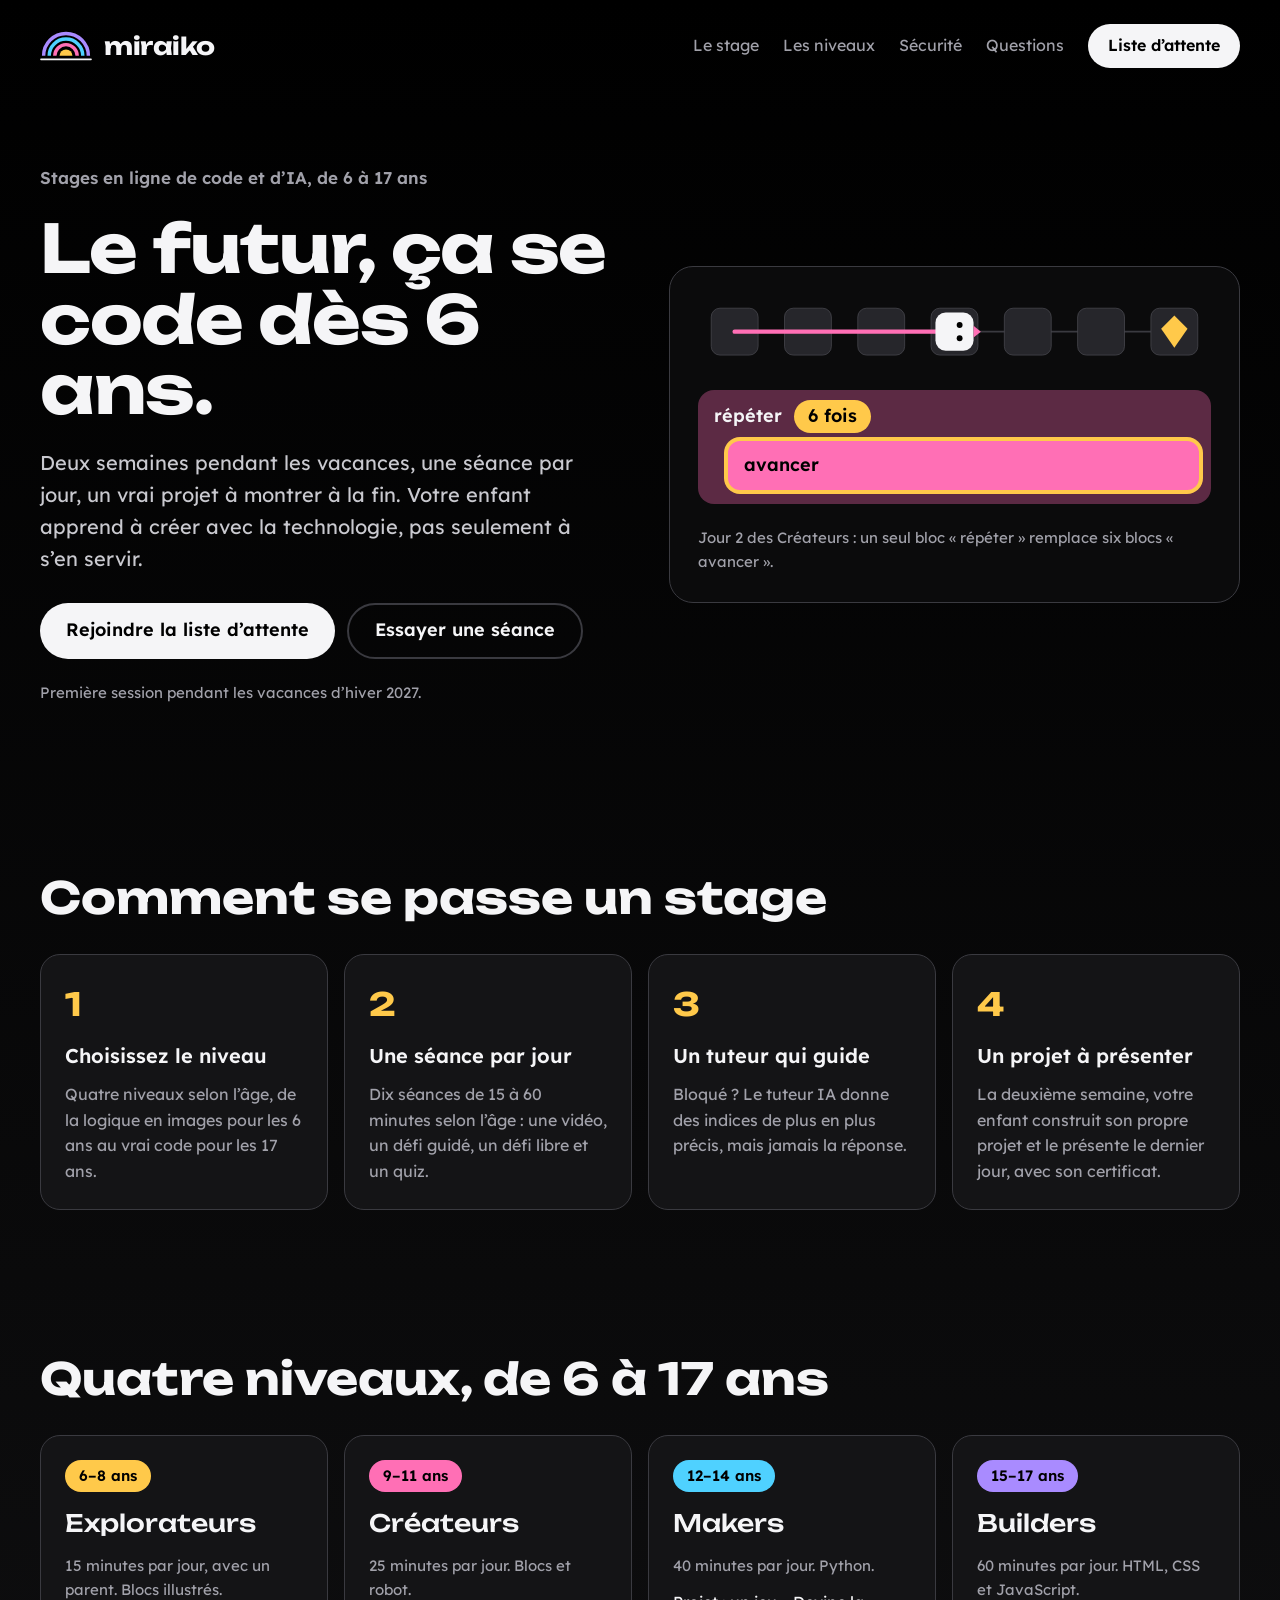
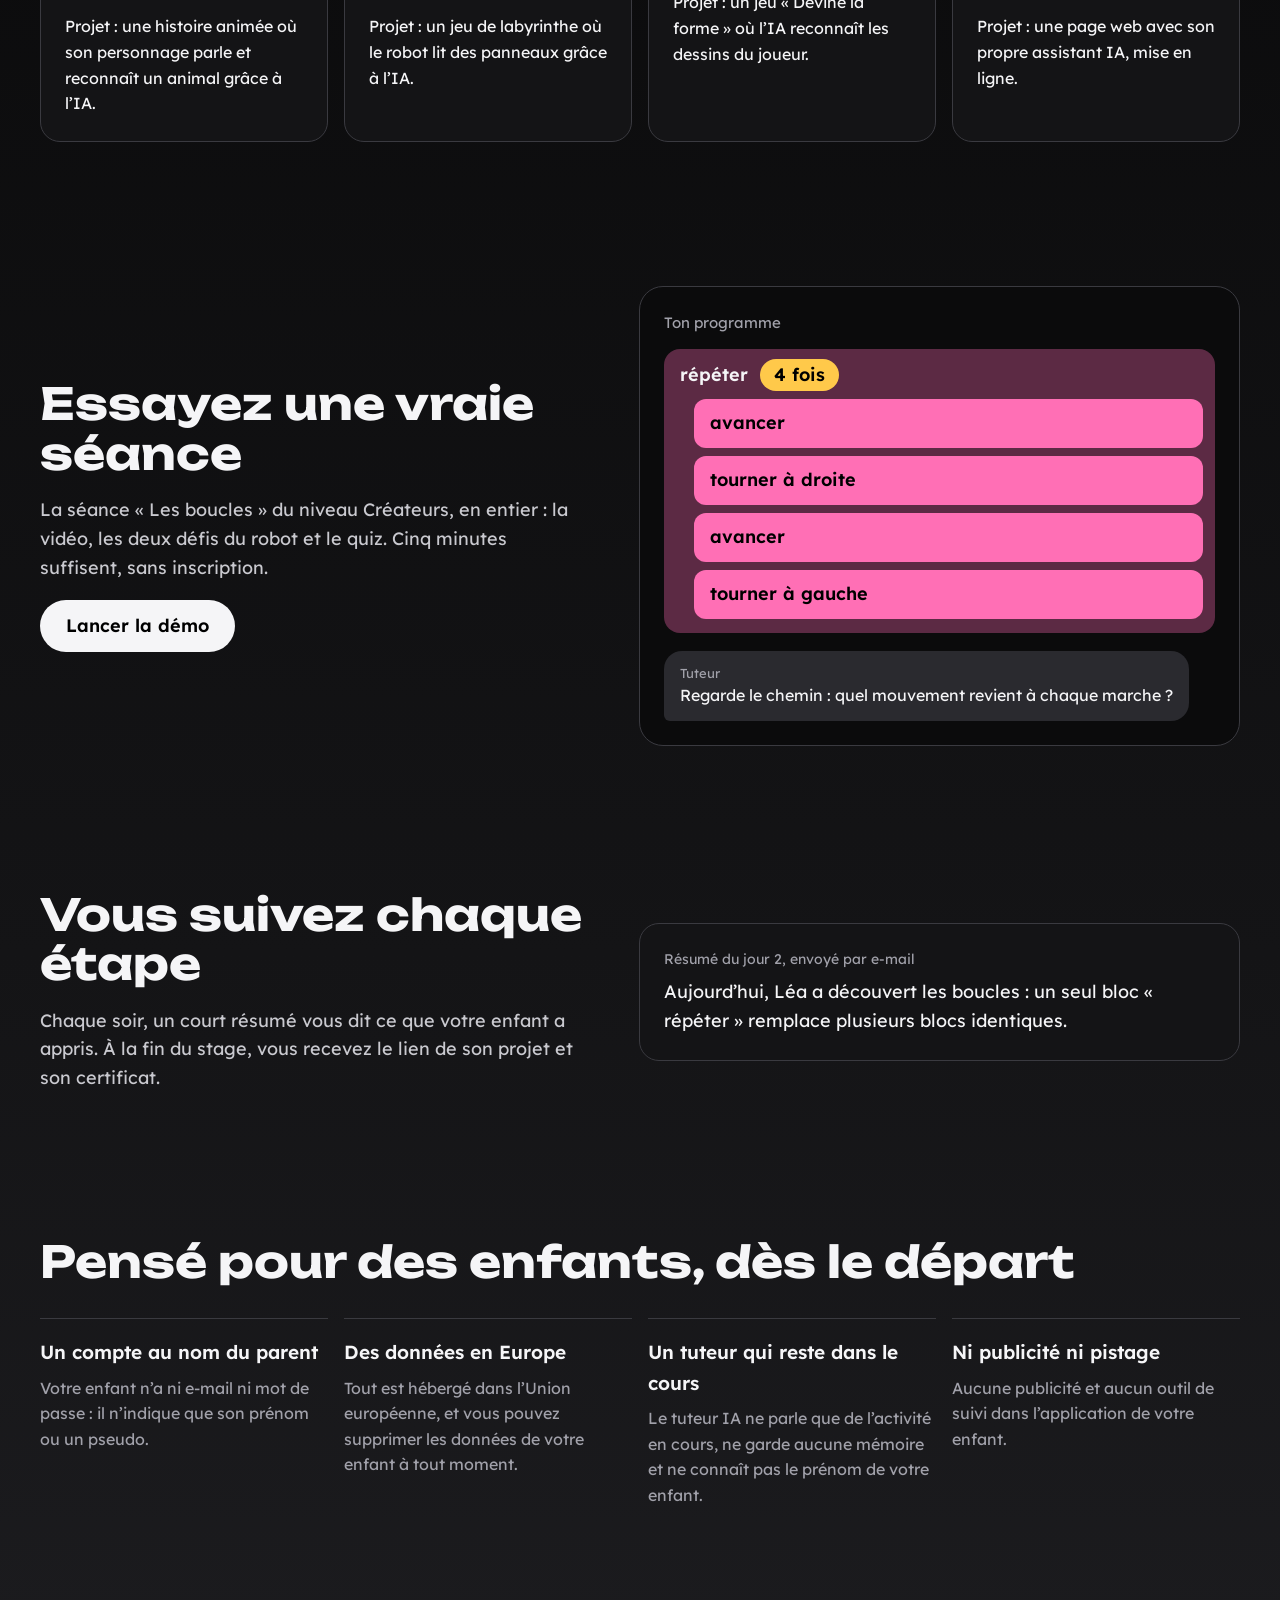
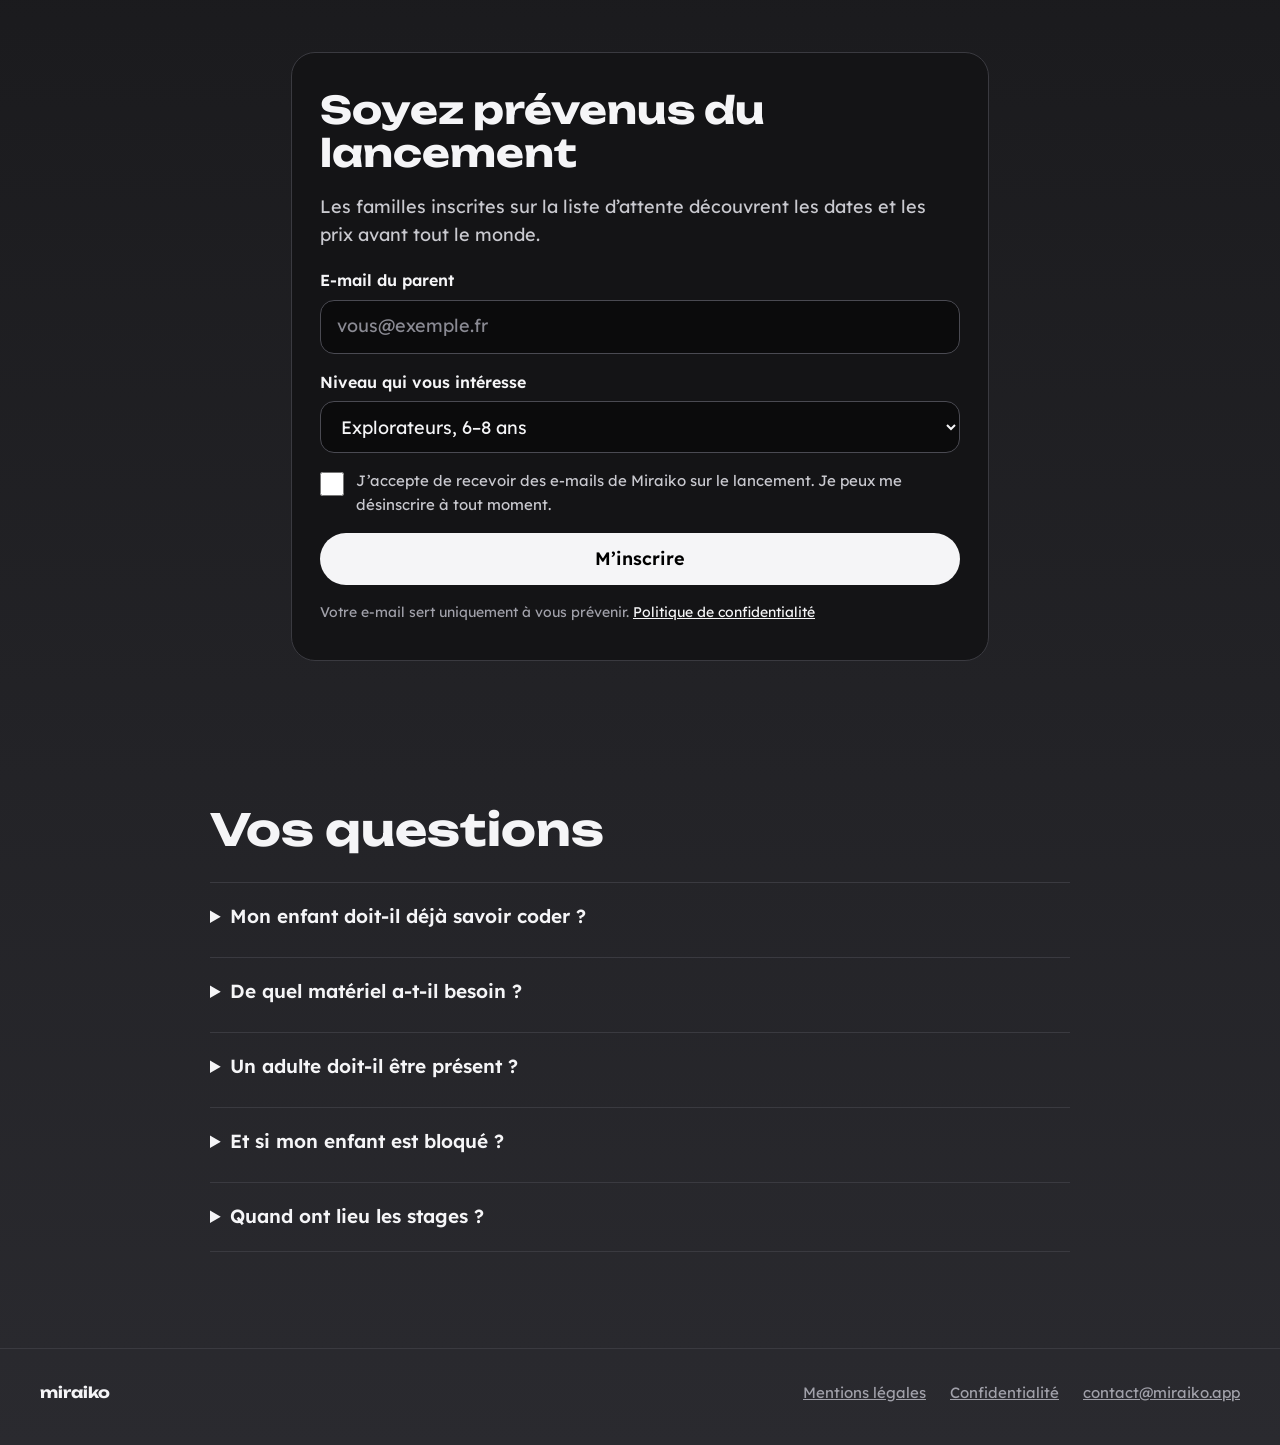
==== index.html @ a7edca86 "Ajoute le site vitrine de miraiko.app Co-Authored-By: Claude Opus 5.5 <noreply@anthropic.com> Claude" ====
<!doctype html>
<html lang="fr">
<head>
<meta charset="utf-8">
<meta name="viewport" content="width=device-width, initial-scale=1, viewport-fit=cover">
<title>Miraiko — stages en ligne de code et d’IA, de 6 à 17 ans</title>
<meta name="description" content="Deux semaines pendant les vacances, une séance par jour, un vrai projet à montrer à la fin. Stages en ligne de code, de robotique simulée et d’IA pour les 6–17 ans.">
<meta property="og:title" content="Miraiko — le futur, ça se code dès 6 ans">
<meta property="og:description" content="Stages en ligne de code et d’IA, de 6 à 17 ans, pendant les vacances scolaires.">
<meta property="og:image" content="https://miraiko.app/partage.png">
<meta property="og:url" content="https://miraiko.app/">
<meta name="theme-color" content="#000000">
<link rel="icon" type="image/png" href="favicon.png">
<link rel="stylesheet" href="fonts.css">
<style>
html{scroll-behavior:smooth}
@media (prefers-reduced-motion: reduce){html{scroll-behavior:auto}}
body{margin:0;background:#000000;padding-top:env(safe-area-inset-top,0px);padding-bottom:env(safe-area-inset-bottom,0px)}
a{color:#F5F5F7}a:hover{color:#FFFFFF}
a:focus-visible,button:focus-visible,summary:focus-visible,input:focus-visible,select:focus-visible{outline:3px solid #FFC94A;outline-offset:3px}
summary{cursor:pointer}
input::placeholder{color:#8A8A93}
</style>
</head>
<body>
<div style="width: 100%; box-sizing: border-box; background: linear-gradient(180deg, #000000 0%, #141416 55%, #2A2A2F 100%); color: #F5F5F7; font-family: 'Lexend', 'Segoe UI', system-ui, sans-serif; font-size: 18px; line-height: 1.6">

<header style="max-width: 1200px; margin: 0 auto; padding: 24px 24px; display: flex; flex-wrap: wrap; align-items: center; justify-content: space-between; gap: 16px">
<a href="#accueil" style="display: flex; align-items: center; gap: 12px; text-decoration: none">
<svg viewBox="0 0 120 72" width="52" height="31" aria-hidden="true"><path d="M8 60 A52 52 0 0 1 112 60" fill="none" stroke="#A98BFF" stroke-width="8"></path><path d="M21 60 A39 39 0 0 1 99 60" fill="none" stroke="#4FD1FF" stroke-width="8"></path><path d="M34 60 A26 26 0 0 1 86 60" fill="none" stroke="#FF6FB5" stroke-width="8"></path><path d="M45 60 A15 15 0 0 1 75 60 Z" fill="#FFC94A"></path><rect x="0" y="66" width="120" height="4" rx="2" fill="#F5F5F7"></rect></svg>
<span style="font-family: 'Unbounded', 'Trebuchet MS', sans-serif; font-weight: 700; font-size: 24px; letter-spacing: -0.02em">miraiko</span>
</a>
<nav aria-label="Navigation principale" style="display: flex; flex-wrap: wrap; align-items: center; gap: 8px 24px; font-size: 16px">
<a href="#stage" style="text-decoration: none; color: #A1A1AA">Le stage</a>
<a href="#niveaux" style="text-decoration: none; color: #A1A1AA">Les niveaux</a>
<a href="#securite" style="text-decoration: none; color: #A1A1AA">Sécurité</a>
<a href="#faq" style="text-decoration: none; color: #A1A1AA">Questions</a>
<a href="#liste" style="display: inline-flex; align-items: center; min-height: 44px; padding: 0 20px; border-radius: 999px; background: #F5F5F7; color: #000000; font-weight: 600; text-decoration: none">Liste d’attente</a>
</nav>
</header>

<main id="accueil">
<section style="max-width: 1200px; margin: 0 auto; padding: 72px 24px 96px; display: flex; flex-wrap: wrap; align-items: center; gap: 56px">
<div style="flex: 1 1 480px; min-width: 0; display: flex; flex-direction: column; gap: 22px">
<p style="margin: 0; font-weight: 600; font-size: 17px; color: #A1A1AA">Stages en ligne de code et d’IA, de 6 à 17 ans</p>
<h1 style="margin: 0; font-family: 'Unbounded', 'Trebuchet MS', sans-serif; font-weight: 700; font-size: clamp(40px, 5.2vw, 68px); line-height: 1.06; letter-spacing: -0.02em">Le futur, ça se code dès 6 ans.</h1>
<p style="margin: 0; font-size: 20px; color: #C9C9CF; max-width: 34em">Deux semaines pendant les vacances, une séance par jour, un vrai projet à montrer à la fin. Votre enfant apprend à créer avec la technologie, pas seulement à s’en servir.</p>
<div style="display: flex; flex-wrap: wrap; gap: 12px; margin-top: 6px">
<a href="#liste" style="display: inline-flex; align-items: center; min-height: 52px; padding: 0 26px; border-radius: 999px; background: #F5F5F7; color: #000000; font-weight: 600; text-decoration: none">Rejoindre la liste d’attente</a>
<a href="#demo" style="display: inline-flex; align-items: center; min-height: 52px; padding: 0 26px; border-radius: 999px; border: 2px solid #3A3A40; font-weight: 600; text-decoration: none">Essayer une séance</a>
</div>
<p style="margin: 0; font-size: 15px; color: #A1A1AA">Première session pendant les vacances d’hiver 2027.</p>
</div>
<div style="flex: 1 1 420px; min-width: 0; background: #0B0B0C; border: 1px solid #3A3A40; border-radius: 24px; padding: 28px; display: flex; flex-direction: column; gap: 22px">
<svg viewBox="0 0 700 100" role="img" aria-label="Un robot avance dans un couloir vers un trésor" style="width: 100%; height: auto">
<line x1="50" y1="50" x2="650" y2="50" stroke="#3A3A40" stroke-width="2.5"></line>
<rect x="18" y="18" width="64" height="64" rx="12" fill="#26262B" stroke="#4A4A52"></rect><rect x="118" y="18" width="64" height="64" rx="12" fill="#26262B" stroke="#4A4A52"></rect><rect x="218" y="18" width="64" height="64" rx="12" fill="#26262B" stroke="#4A4A52"></rect><rect x="318" y="18" width="64" height="64" rx="12" fill="#26262B" stroke="#4A4A52"></rect><rect x="418" y="18" width="64" height="64" rx="12" fill="#26262B" stroke="#4A4A52"></rect><rect x="518" y="18" width="64" height="64" rx="12" fill="#26262B" stroke="#4A4A52"></rect><rect x="618" y="18" width="64" height="64" rx="12" fill="#26262B" stroke="#4A4A52"></rect>
<polyline points="50,50 350,50" fill="none" stroke="#FF6FB5" stroke-width="6" stroke-linecap="round"></polyline>
<polygon points="650,28 668,46 650,72 632,46" fill="#FFC94A"></polygon>
<g transform="translate(350 50)"><rect x="-26" y="-26" width="52" height="52" rx="14" fill="#F5F5F7"></rect><circle cx="7" cy="-9" r="4" fill="#000000"></circle><circle cx="7" cy="9" r="4" fill="#000000"></circle><path d="M26 -8 L36 0 L26 8 Z" fill="#FF6FB5"></path></g>
</svg>
<div style="background: #5C2A44; border-radius: 16px; padding: 10px 12px 14px 16px; display: flex; flex-direction: column; gap: 8px">
<div style="display: flex; align-items: center; gap: 12px; font-weight: 600"><span>répéter</span><span style="background: #FFC94A; color: #000000; border-radius: 999px; padding: 2px 14px">6 fois</span></div>
<div style="margin-left: 14px; background: #FF6FB5; color: #000000; border-radius: 12px; padding: 10px 16px; font-weight: 600; box-shadow: 0 0 0 4px #FFC94A">avancer</div>
</div>
<p style="margin: 0; font-size: 15px; color: #A1A1AA">Jour 2 des Créateurs : un seul bloc « répéter » remplace six blocs « avancer ».</p>
</div>
</section>

<section id="stage" style="max-width: 1200px; margin: 0 auto; padding: 72px 24px; display: flex; flex-direction: column; gap: 32px">
<h2 style="margin: 0; font-family: 'Unbounded', 'Trebuchet MS', sans-serif; font-weight: 700; font-size: clamp(30px, 3.6vw, 44px); line-height: 1.12">Comment se passe un stage</h2>
<div style="display: grid; grid-template-columns: repeat(auto-fit, minmax(240px, 1fr)); gap: 16px">
<div style="background: #141416; border: 1px solid #3A3A40; border-radius: 20px; padding: 24px; display: flex; flex-direction: column; gap: 10px">
<span style="font-family: 'Unbounded', 'Trebuchet MS', sans-serif; font-weight: 700; font-size: 32px; color: #FFC94A">1</span>
<h3 style="margin: 0; font-size: 20px; font-weight: 600">Choisissez le niveau</h3>
<p style="margin: 0; color: #A1A1AA; font-size: 16px">Quatre niveaux selon l’âge, de la logique en images pour les 6 ans au vrai code pour les 17 ans.</p>
</div>
<div style="background: #141416; border: 1px solid #3A3A40; border-radius: 20px; padding: 24px; display: flex; flex-direction: column; gap: 10px">
<span style="font-family: 'Unbounded', 'Trebuchet MS', sans-serif; font-weight: 700; font-size: 32px; color: #FFC94A">2</span>
<h3 style="margin: 0; font-size: 20px; font-weight: 600">Une séance par jour</h3>
<p style="margin: 0; color: #A1A1AA; font-size: 16px">Dix séances de 15 à 60 minutes selon l’âge : une vidéo, un défi guidé, un défi libre et un quiz.</p>
</div>
<div style="background: #141416; border: 1px solid #3A3A40; border-radius: 20px; padding: 24px; display: flex; flex-direction: column; gap: 10px">
<span style="font-family: 'Unbounded', 'Trebuchet MS', sans-serif; font-weight: 700; font-size: 32px; color: #FFC94A">3</span>
<h3 style="margin: 0; font-size: 20px; font-weight: 600">Un tuteur qui guide</h3>
<p style="margin: 0; color: #A1A1AA; font-size: 16px">Bloqué ? Le tuteur IA donne des indices de plus en plus précis, mais jamais la réponse.</p>
</div>
<div style="background: #141416; border: 1px solid #3A3A40; border-radius: 20px; padding: 24px; display: flex; flex-direction: column; gap: 10px">
<span style="font-family: 'Unbounded', 'Trebuchet MS', sans-serif; font-weight: 700; font-size: 32px; color: #FFC94A">4</span>
<h3 style="margin: 0; font-size: 20px; font-weight: 600">Un projet à présenter</h3>
<p style="margin: 0; color: #A1A1AA; font-size: 16px">La deuxième semaine, votre enfant construit son propre projet et le présente le dernier jour, avec son certificat.</p>
</div>
</div>
</section>

<section id="niveaux" style="max-width: 1200px; margin: 0 auto; padding: 72px 24px; display: flex; flex-direction: column; gap: 32px">
<h2 style="margin: 0; font-family: 'Unbounded', 'Trebuchet MS', sans-serif; font-weight: 700; font-size: clamp(30px, 3.6vw, 44px); line-height: 1.12">Quatre niveaux, de 6 à 17 ans</h2>
<div style="display: grid; grid-template-columns: repeat(auto-fit, minmax(250px, 1fr)); gap: 16px">
<article style="background: #141416; border: 1px solid #3A3A40; border-radius: 20px; padding: 24px; display: flex; flex-direction: column; gap: 12px">
<span style="align-self: flex-start; background: #FFC94A; color: #000000; border-radius: 999px; padding: 4px 14px; font-weight: 600; font-size: 15px">6–8 ans</span>
<h3 style="margin: 0; font-family: 'Unbounded', 'Trebuchet MS', sans-serif; font-weight: 500; font-size: 24px">Explorateurs</h3>
<p style="margin: 0; font-size: 15px; color: #A1A1AA">15 minutes par jour, avec un parent. Blocs illustrés.</p>
<p style="margin: 0; font-size: 16px">Projet : une histoire animée où son personnage parle et reconnaît un animal grâce à l’IA.</p>
</article>
<article style="background: #141416; border: 1px solid #3A3A40; border-radius: 20px; padding: 24px; display: flex; flex-direction: column; gap: 12px">
<span style="align-self: flex-start; background: #FF6FB5; color: #000000; border-radius: 999px; padding: 4px 14px; font-weight: 600; font-size: 15px">9–11 ans</span>
<h3 style="margin: 0; font-family: 'Unbounded', 'Trebuchet MS', sans-serif; font-weight: 500; font-size: 24px">Créateurs</h3>
<p style="margin: 0; font-size: 15px; color: #A1A1AA">25 minutes par jour. Blocs et robot.</p>
<p style="margin: 0; font-size: 16px">Projet : un jeu de labyrinthe où le robot lit des panneaux grâce à l’IA.</p>
</article>
<article style="background: #141416; border: 1px solid #3A3A40; border-radius: 20px; padding: 24px; display: flex; flex-direction: column; gap: 12px">
<span style="align-self: flex-start; background: #4FD1FF; color: #000000; border-radius: 999px; padding: 4px 14px; font-weight: 600; font-size: 15px">12–14 ans</span>
<h3 style="margin: 0; font-family: 'Unbounded', 'Trebuchet MS', sans-serif; font-weight: 500; font-size: 24px">Makers</h3>
<p style="margin: 0; font-size: 15px; color: #A1A1AA">40 minutes par jour. Python.</p>
<p style="margin: 0; font-size: 16px">Projet : un jeu « Devine la forme » où l’IA reconnaît les dessins du joueur.</p>
</article>
<article style="background: #141416; border: 1px solid #3A3A40; border-radius: 20px; padding: 24px; display: flex; flex-direction: column; gap: 12px">
<span style="align-self: flex-start; background: #A98BFF; color: #000000; border-radius: 999px; padding: 4px 14px; font-weight: 600; font-size: 15px">15–17 ans</span>
<h3 style="margin: 0; font-family: 'Unbounded', 'Trebuchet MS', sans-serif; font-weight: 500; font-size: 24px">Builders</h3>
<p style="margin: 0; font-size: 15px; color: #A1A1AA">60 minutes par jour. HTML, CSS et JavaScript.</p>
<p style="margin: 0; font-size: 16px">Projet : une page web avec son propre assistant IA, mise en ligne.</p>
</article>
</div>
</section>

<section id="demo" style="max-width: 1200px; margin: 0 auto; padding: 72px 24px; display: flex; flex-wrap: wrap; align-items: center; gap: 48px">
<div style="flex: 1 1 420px; min-width: 0; display: flex; flex-direction: column; gap: 18px">
<h2 style="margin: 0; font-family: 'Unbounded', 'Trebuchet MS', sans-serif; font-weight: 700; font-size: clamp(30px, 3.6vw, 44px); line-height: 1.12">Essayez une vraie séance</h2>
<p style="margin: 0; color: #C9C9CF">La séance « Les boucles » du niveau Créateurs, en entier : la vidéo, les deux défis du robot et le quiz. Cinq minutes suffisent, sans inscription.</p>
<a href="demo.html" style="align-self: flex-start; display: inline-flex; align-items: center; min-height: 52px; padding: 0 26px; border-radius: 999px; background: #F5F5F7; color: #000000; font-weight: 600; text-decoration: none">Lancer la démo</a>
</div>
<div style="flex: 1 1 420px; min-width: 0; background: #0B0B0C; border: 1px solid #3A3A40; border-radius: 24px; padding: 24px; display: flex; flex-direction: column; gap: 10px">
<p style="margin: 0 0 4px; font-size: 15px; color: #A1A1AA">Ton programme</p>
<div style="background: #5C2A44; border-radius: 16px; padding: 10px 12px 14px 16px; display: flex; flex-direction: column; gap: 8px">
<div style="display: flex; align-items: center; gap: 12px; font-weight: 600"><span>répéter</span><span style="background: #FFC94A; color: #000000; border-radius: 999px; padding: 2px 14px">4 fois</span></div>
<div style="margin-left: 14px; background: #FF6FB5; color: #000000; border-radius: 12px; padding: 10px 16px; font-weight: 600">avancer</div>
<div style="margin-left: 14px; background: #FF6FB5; color: #000000; border-radius: 12px; padding: 10px 16px; font-weight: 600">tourner à droite</div>
<div style="margin-left: 14px; background: #FF6FB5; color: #000000; border-radius: 12px; padding: 10px 16px; font-weight: 600">avancer</div>
<div style="margin-left: 14px; background: #FF6FB5; color: #000000; border-radius: 12px; padding: 10px 16px; font-weight: 600">tourner à gauche</div>
</div>
<div style="align-self: flex-start; margin-top: 8px; background: #2A2A2F; border-radius: 18px 18px 18px 6px; padding: 12px 16px; font-size: 16px"><span style="display: block; font-size: 13px; color: #A1A1AA">Tuteur</span>Regarde le chemin : quel mouvement revient à chaque marche ?</div>
</div>
</section>

<section style="max-width: 1200px; margin: 0 auto; padding: 72px 24px; display: flex; flex-wrap: wrap; align-items: center; gap: 48px">
<div style="flex: 1 1 420px; min-width: 0; display: flex; flex-direction: column; gap: 18px">
<h2 style="margin: 0; font-family: 'Unbounded', 'Trebuchet MS', sans-serif; font-weight: 700; font-size: clamp(30px, 3.6vw, 44px); line-height: 1.12">Vous suivez chaque étape</h2>
<p style="margin: 0; color: #C9C9CF">Chaque soir, un court résumé vous dit ce que votre enfant a appris. À la fin du stage, vous recevez le lien de son projet et son certificat.</p>
</div>
<div style="flex: 1 1 420px; min-width: 0; background: #141416; border: 1px solid #3A3A40; border-radius: 20px; padding: 24px; display: flex; flex-direction: column; gap: 8px">
<p style="margin: 0; font-size: 14px; color: #A1A1AA">Résumé du jour 2, envoyé par e-mail</p>
<p style="margin: 0; font-size: 18px">Aujourd’hui, Léa a découvert les boucles : un seul bloc « répéter » remplace plusieurs blocs identiques.</p>
</div>
</section>

<section id="securite" style="max-width: 1200px; margin: 0 auto; padding: 72px 24px; display: flex; flex-direction: column; gap: 32px">
<h2 style="margin: 0; font-family: 'Unbounded', 'Trebuchet MS', sans-serif; font-weight: 700; font-size: clamp(30px, 3.6vw, 44px); line-height: 1.12">Pensé pour des enfants, dès le départ</h2>
<div style="display: grid; grid-template-columns: repeat(auto-fit, minmax(250px, 1fr)); gap: 16px">
<div style="border-top: 1px solid #3A3A40; padding-top: 18px; display: flex; flex-direction: column; gap: 8px">
<h3 style="margin: 0; font-size: 19px; font-weight: 600">Un compte au nom du parent</h3>
<p style="margin: 0; color: #A1A1AA; font-size: 16px">Votre enfant n’a ni e-mail ni mot de passe : il n’indique que son prénom ou un pseudo.</p>
</div>
<div style="border-top: 1px solid #3A3A40; padding-top: 18px; display: flex; flex-direction: column; gap: 8px">
<h3 style="margin: 0; font-size: 19px; font-weight: 600">Des données en Europe</h3>
<p style="margin: 0; color: #A1A1AA; font-size: 16px">Tout est hébergé dans l’Union européenne, et vous pouvez supprimer les données de votre enfant à tout moment.</p>
</div>
<div style="border-top: 1px solid #3A3A40; padding-top: 18px; display: flex; flex-direction: column; gap: 8px">
<h3 style="margin: 0; font-size: 19px; font-weight: 600">Un tuteur qui reste dans le cours</h3>
<p style="margin: 0; color: #A1A1AA; font-size: 16px">Le tuteur IA ne parle que de l’activité en cours, ne garde aucune mémoire et ne connaît pas le prénom de votre enfant.</p>
</div>
<div style="border-top: 1px solid #3A3A40; padding-top: 18px; display: flex; flex-direction: column; gap: 8px">
<h3 style="margin: 0; font-size: 19px; font-weight: 600">Ni publicité ni pistage</h3>
<p style="margin: 0; color: #A1A1AA; font-size: 16px">Aucune publicité et aucun outil de suivi dans l’application de votre enfant.</p>
</div>
</div>
</section>

<section id="liste" style="max-width: 1200px; margin: 0 auto; padding: 72px 24px">
<div style="max-width: 640px; margin: 0 auto; background: #141416; border: 1px solid #3A3A40; border-radius: 24px; padding: 36px 28px; display: flex; flex-direction: column; gap: 18px">
<h2 style="margin: 0; font-family: 'Unbounded', 'Trebuchet MS', sans-serif; font-weight: 700; font-size: clamp(28px, 3.2vw, 38px); line-height: 1.12">Soyez prévenus du lancement</h2>
<p style="margin: 0; color: #C9C9CF">Les familles inscrites sur la liste d’attente découvrent les dates et les prix avant tout le monde.</p>
<!-- Liste d’attente : remplacer BREVO_ACTION_URL par l’adresse d’envoi du formulaire Brevo (voir LISEZ-MOI). -->
<form method="POST" action="BREVO_ACTION_URL" style="display: flex; flex-direction: column; gap: 16px">
<input type="text" name="email_address_check" value="" tabindex="-1" autocomplete="off" aria-hidden="true" style="display: none">
<input type="hidden" name="locale" value="fr">
<div style="display: flex; flex-direction: column; gap: 6px">
<label for="email" style="font-weight: 600; font-size: 16px">E-mail du parent</label>
<input id="email" name="EMAIL" type="email" required placeholder="vous@exemple.fr" autocomplete="email" style="min-height: 52px; padding: 0 16px; border-radius: 14px; border: 1px solid #4A4A52; background: #0B0B0C; color: #F5F5F7; font: inherit">
</div>
<div style="display: flex; flex-direction: column; gap: 6px">
<label for="niveau" style="font-weight: 600; font-size: 16px">Niveau qui vous intéresse</label>
<select id="niveau" name="NIVEAU" style="min-height: 52px; padding: 0 16px; border-radius: 14px; border: 1px solid #4A4A52; background: #0B0B0C; color: #F5F5F7; font: inherit">
<option>Explorateurs, 6–8 ans</option>
<option>Créateurs, 9–11 ans</option>
<option>Makers, 12–14 ans</option>
<option>Builders, 15–17 ans</option>
<option>Je ne sais pas encore</option>
</select>
</div>
<div style="display: flex; align-items: flex-start; gap: 12px">
<input id="accord" name="OPT_IN" value="1" type="checkbox" required style="width: 24px; height: 24px; margin: 3px 0 0; flex: none; accent-color: #F5F5F7">
<label for="accord" style="font-size: 15px; color: #C9C9CF">J’accepte de recevoir des e-mails de Miraiko sur le lancement. Je peux me désinscrire à tout moment.</label>
</div>
<button type="submit" style="min-height: 52px; border: 0; border-radius: 999px; background: #F5F5F7; color: #000000; font: inherit; font-weight: 600; cursor: pointer">M’inscrire</button>
<p style="margin: 0; font-size: 14px; color: #A1A1AA">Votre e-mail sert uniquement à vous prévenir. <a href="confidentialite.html">Politique de confidentialité</a></p>
</form>
</div>
</section>

<section id="faq" style="max-width: 860px; margin: 0 auto; padding: 72px 24px 96px; display: flex; flex-direction: column; gap: 20px">
<h2 style="margin: 0 0 8px; font-family: 'Unbounded', 'Trebuchet MS', sans-serif; font-weight: 700; font-size: clamp(30px, 3.6vw, 44px); line-height: 1.12">Vos questions</h2>
<details style="border-top: 1px solid #3A3A40; padding: 18px 0 4px">
<summary style="font-weight: 600; font-size: 19px; min-height: 32px">Mon enfant doit-il déjà savoir coder ?</summary>
<p style="margin: 10px 0 0; color: #A1A1AA">Non. Chaque niveau part de zéro et avance pas à pas, au rythme de l’enfant.</p>
</details>
<details style="border-top: 1px solid #3A3A40; padding: 18px 0 4px">
<summary style="font-weight: 600; font-size: 19px; min-height: 32px">De quel matériel a-t-il besoin ?</summary>
<p style="margin: 10px 0 0; color: #A1A1AA">Un ordinateur ou une tablette avec un navigateur récent et une connexion internet. À partir de 12 ans, un ordinateur avec clavier est recommandé pour écrire du code.</p>
</details>
<details style="border-top: 1px solid #3A3A40; padding: 18px 0 4px">
<summary style="font-weight: 600; font-size: 19px; min-height: 32px">Un adulte doit-il être présent ?</summary>
<p style="margin: 10px 0 0; color: #A1A1AA">Pour les 6–8 ans, oui : le parent lit les consignes avec l’enfant pendant 15 minutes. À partir de 9 ans, l’enfant travaille seul.</p>
</details>
<details style="border-top: 1px solid #3A3A40; padding: 18px 0 4px">
<summary style="font-weight: 600; font-size: 19px; min-height: 32px">Et si mon enfant est bloqué ?</summary>
<p style="margin: 10px 0 0; color: #A1A1AA">Le tuteur IA propose des indices de plus en plus précis, sans donner la solution. Chaque erreur indique quoi essayer ensuite.</p>
</details>
<details style="border-top: 1px solid #3A3A40; border-bottom: 1px solid #3A3A40; padding: 18px 0 18px">
<summary style="font-weight: 600; font-size: 19px; min-height: 32px">Quand ont lieu les stages ?</summary>
<p style="margin: 10px 0 0; color: #A1A1AA">Pendant les vacances scolaires, à commencer par les vacances d’hiver 2027. Les dates précises sont annoncées d’abord aux familles de la liste d’attente.</p>
</details>
</section>
</main>

<footer style="border-top: 1px solid #3A3A40">
<div style="max-width: 1200px; margin: 0 auto; padding: 32px 24px 40px; display: flex; flex-wrap: wrap; align-items: center; justify-content: space-between; gap: 16px; font-size: 15px; color: #A1A1AA">
<span style="font-family: 'Unbounded', 'Trebuchet MS', sans-serif; font-weight: 700; color: #F5F5F7">miraiko</span>
<nav aria-label="Liens légaux" style="display: flex; flex-wrap: wrap; gap: 8px 24px">
<a href="mentions-legales.html" style="color: #A1A1AA">Mentions légales</a>
<a href="confidentialite.html" style="color: #A1A1AA">Confidentialité</a>
<a href="mailto:contact@miraiko.app" style="color: #A1A1AA">contact@miraiko.app</a>
</nav>
</div>
</footer>

</div>
</body>
</html>
---- fonts.css ----
@font-face{font-family:'Lexend';font-style:normal;font-weight:400;font-display:swap;src:url('fonts/lexend-400-latin-ext.woff2') format('woff2');unicode-range:U+0100-02BA, U+02BD-02C5, U+02C7-02CC, U+02CE-02D7, U+02DD-02FF, U+0304, U+0308, U+0329, U+1D00-1DBF, U+1E00-1E9F, U+1EF2-1EFF, U+2020, U+20A0-20AB, U+20AD-20C4, U+2113, U+2C60-2C7F, U+A720-A7FF;}
@font-face{font-family:'Lexend';font-style:normal;font-weight:400;font-display:swap;src:url('fonts/lexend-400-latin.woff2') format('woff2');unicode-range:U+0000-00FF, U+0131, U+0152-0153, U+02BB-02BC, U+02C6, U+02DA, U+02DC, U+0304, U+0308, U+0329, U+2000-206F, U+20AC, U+2122, U+2191, U+2193, U+2212, U+2215, U+FEFF, U+FFFD;}
@font-face{font-family:'Lexend';font-style:normal;font-weight:600;font-display:swap;src:url('fonts/lexend-600-latin-ext.woff2') format('woff2');unicode-range:U+0100-02BA, U+02BD-02C5, U+02C7-02CC, U+02CE-02D7, U+02DD-02FF, U+0304, U+0308, U+0329, U+1D00-1DBF, U+1E00-1E9F, U+1EF2-1EFF, U+2020, U+20A0-20AB, U+20AD-20C4, U+2113, U+2C60-2C7F, U+A720-A7FF;}
@font-face{font-family:'Lexend';font-style:normal;font-weight:600;font-display:swap;src:url('fonts/lexend-600-latin.woff2') format('woff2');unicode-range:U+0000-00FF, U+0131, U+0152-0153, U+02BB-02BC, U+02C6, U+02DA, U+02DC, U+0304, U+0308, U+0329, U+2000-206F, U+20AC, U+2122, U+2191, U+2193, U+2212, U+2215, U+FEFF, U+FFFD;}
@font-face{font-family:'Unbounded';font-style:normal;font-weight:500;font-display:swap;src:url('fonts/unbounded-500-latin-ext.woff2') format('woff2');unicode-range:U+0100-02BA, U+02BD-02C5, U+02C7-02CC, U+02CE-02D7, U+02DD-02FF, U+0304, U+0308, U+0329, U+1D00-1DBF, U+1E00-1E9F, U+1EF2-1EFF, U+2020, U+20A0-20AB, U+20AD-20C4, U+2113, U+2C60-2C7F, U+A720-A7FF;}
@font-face{font-family:'Unbounded';font-style:normal;font-weight:500;font-display:swap;src:url('fonts/unbounded-500-latin.woff2') format('woff2');unicode-range:U+0000-00FF, U+0131, U+0152-0153, U+02BB-02BC, U+02C6, U+02DA, U+02DC, U+0304, U+0308, U+0329, U+2000-206F, U+20AC, U+2122, U+2191, U+2193, U+2212, U+2215, U+FEFF, U+FFFD;}
@font-face{font-family:'Unbounded';font-style:normal;font-weight:700;font-display:swap;src:url('fonts/unbounded-700-latin-ext.woff2') format('woff2');unicode-range:U+0100-02BA, U+02BD-02C5, U+02C7-02CC, U+02CE-02D7, U+02DD-02FF, U+0304, U+0308, U+0329, U+1D00-1DBF, U+1E00-1E9F, U+1EF2-1EFF, U+2020, U+20A0-20AB, U+20AD-20C4, U+2113, U+2C60-2C7F, U+A720-A7FF;}
@font-face{font-family:'Unbounded';font-style:normal;font-weight:700;font-display:swap;src:url('fonts/unbounded-700-latin.woff2') format('woff2');unicode-range:U+0000-00FF, U+0131, U+0152-0153, U+02BB-02BC, U+02C6, U+02DA, U+02DC, U+0304, U+0308, U+0329, U+2000-206F, U+20AC, U+2122, U+2191, U+2193, U+2212, U+2215, U+FEFF, U+FFFD;}
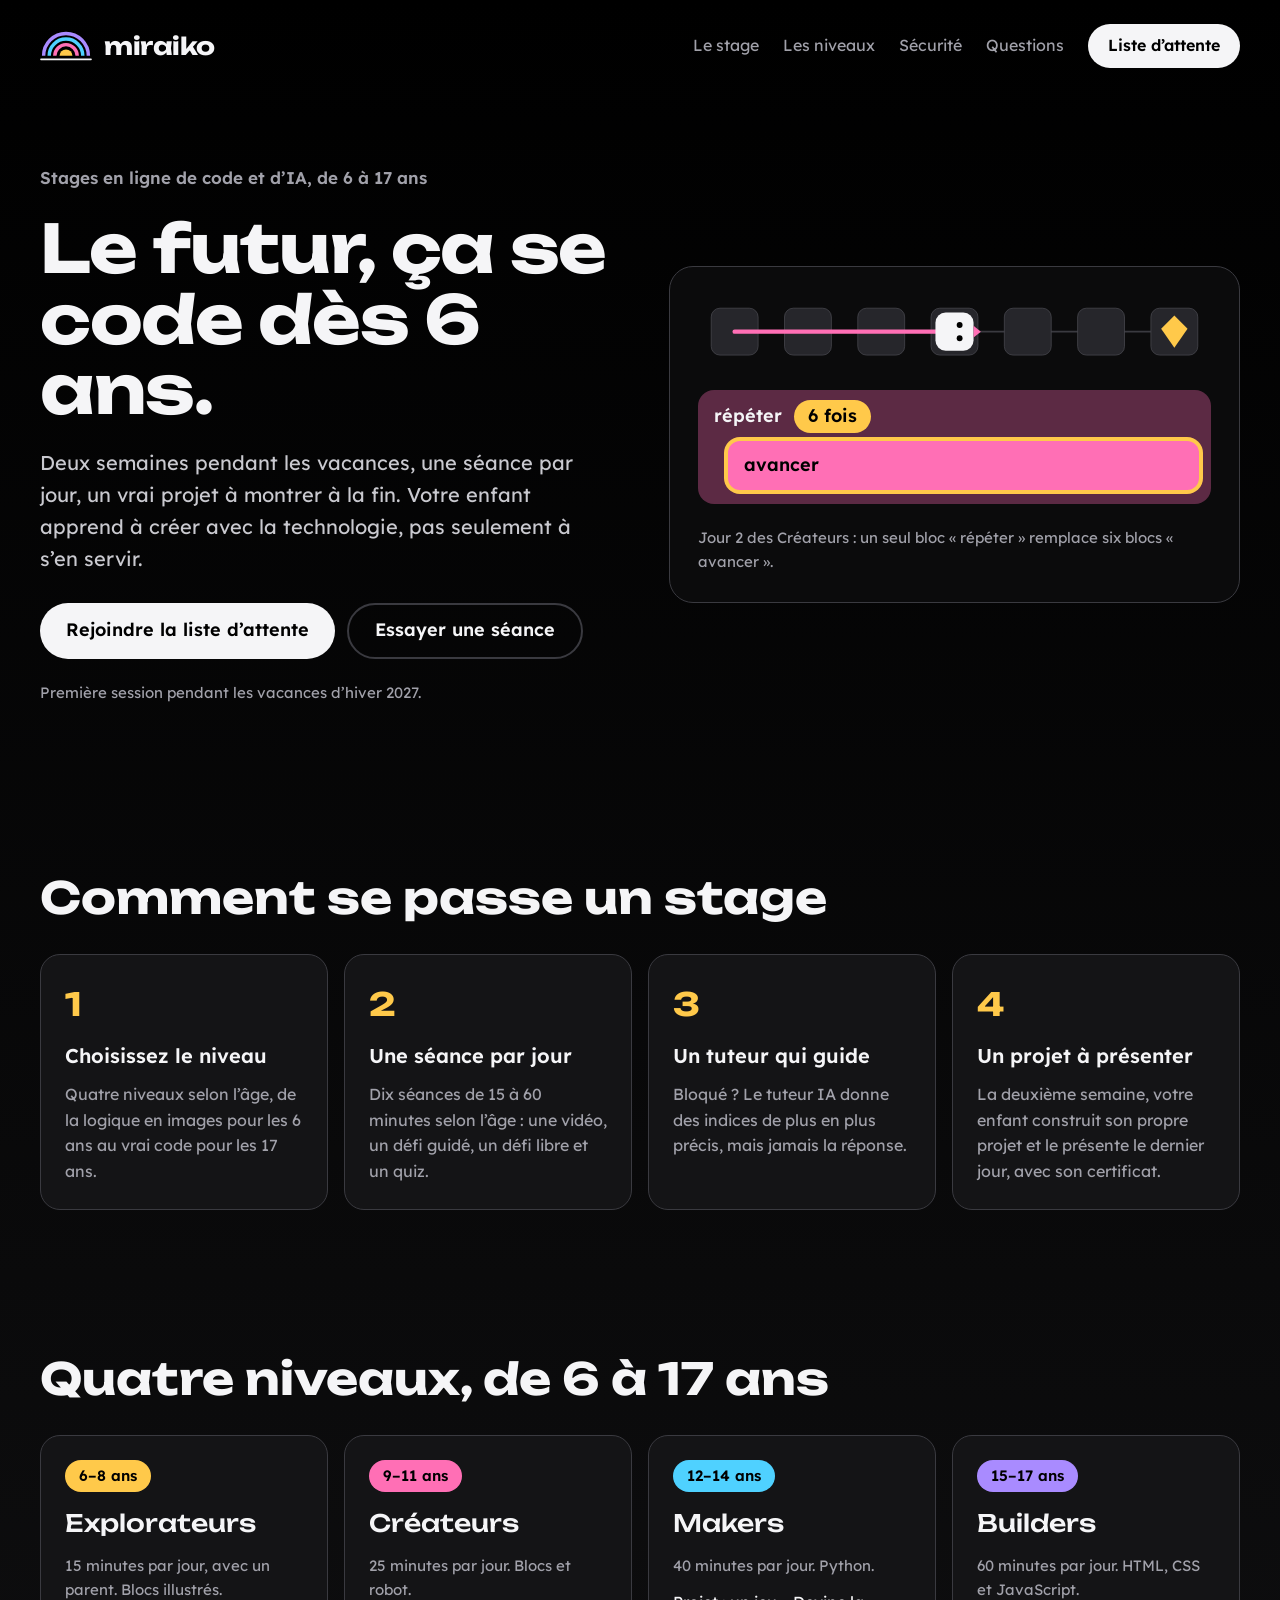
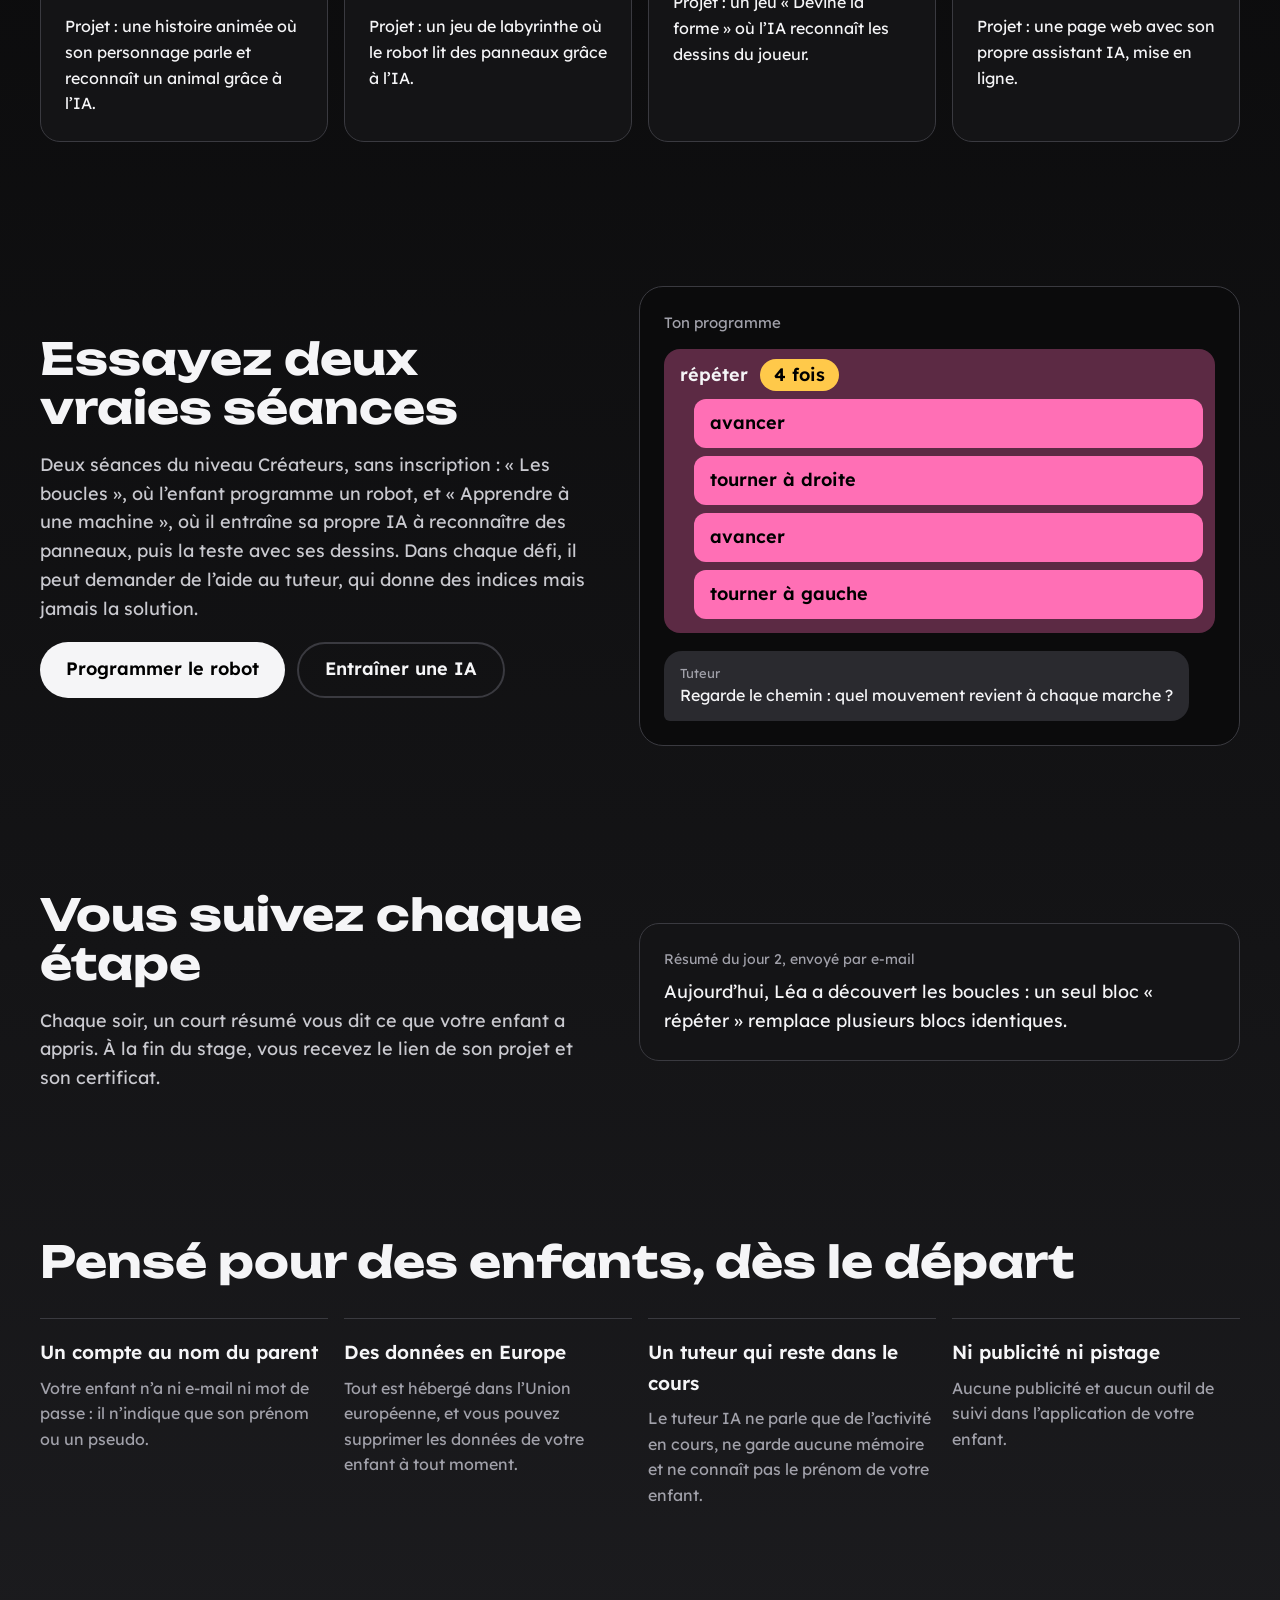
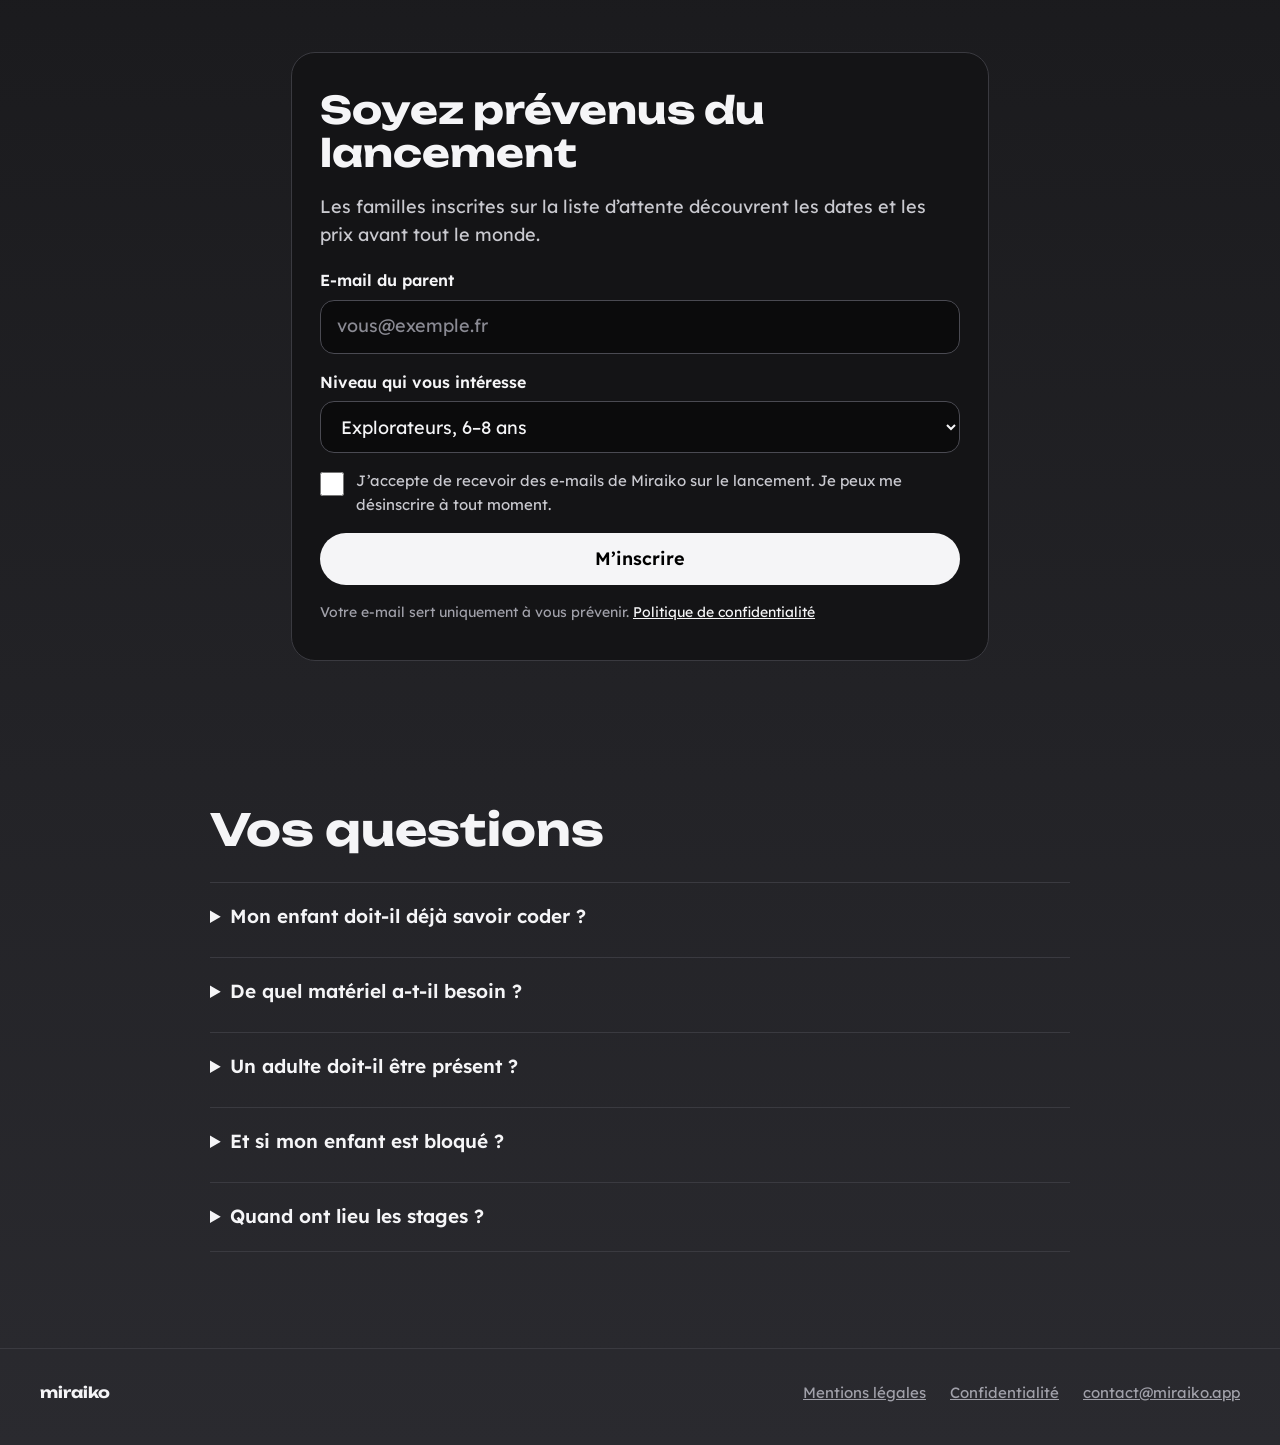
==== commit 3cbccc54: "Enrichit la démo : atelier IA interactif et tuteur - demo.html : choix entre deux séances (boucles, " ====
--- a/index.html
+++ b/index.html
@@ -125,9 +125,12 @@
 
 <section id="demo" style="max-width: 1200px; margin: 0 auto; padding: 72px 24px; display: flex; flex-wrap: wrap; align-items: center; gap: 48px">
 <div style="flex: 1 1 420px; min-width: 0; display: flex; flex-direction: column; gap: 18px">
-<h2 style="margin: 0; font-family: 'Unbounded', 'Trebuchet MS', sans-serif; font-weight: 700; font-size: clamp(30px, 3.6vw, 44px); line-height: 1.12">Essayez une vraie séance</h2>
-<p style="margin: 0; color: #C9C9CF">La séance « Les boucles » du niveau Créateurs, en entier : la vidéo, les deux défis du robot et le quiz. Cinq minutes suffisent, sans inscription.</p>
-<a href="demo.html" style="align-self: flex-start; display: inline-flex; align-items: center; min-height: 52px; padding: 0 26px; border-radius: 999px; background: #F5F5F7; color: #000000; font-weight: 600; text-decoration: none">Lancer la démo</a>
+<h2 style="margin: 0; font-family: 'Unbounded', 'Trebuchet MS', sans-serif; font-weight: 700; font-size: clamp(30px, 3.6vw, 44px); line-height: 1.12">Essayez deux vraies séances</h2>
+<p style="margin: 0; color: #C9C9CF">Deux séances du niveau Créateurs, sans inscription&nbsp;: «&nbsp;Les boucles&nbsp;», où l’enfant programme un robot, et «&nbsp;Apprendre à une machine&nbsp;», où il entraîne sa propre IA à reconnaître des panneaux, puis la teste avec ses dessins. Dans chaque défi, il peut demander de l’aide au tuteur, qui donne des indices mais jamais la solution.</p>
+<div style="display: flex; flex-wrap: wrap; gap: 12px">
+<a href="demo.html?seance=createurs-j02" style="display: inline-flex; align-items: center; min-height: 52px; padding: 0 26px; border-radius: 999px; background: #F5F5F7; color: #000000; font-weight: 600; text-decoration: none">Programmer le robot</a>
+<a href="demo.html?seance=createurs-j05" style="display: inline-flex; align-items: center; min-height: 52px; padding: 0 26px; border-radius: 999px; border: 2px solid #3A3A40; color: #F5F5F7; font-weight: 600; text-decoration: none">Entraîner une IA</a>
+</div>
 </div>
 <div style="flex: 1 1 420px; min-width: 0; background: #0B0B0C; border: 1px solid #3A3A40; border-radius: 24px; padding: 24px; display: flex; flex-direction: column; gap: 10px">
 <p style="margin: 0 0 4px; font-size: 15px; color: #A1A1AA">Ton programme</p>
@@ -179,10 +182,11 @@
 <div style="max-width: 640px; margin: 0 auto; background: #141416; border: 1px solid #3A3A40; border-radius: 24px; padding: 36px 28px; display: flex; flex-direction: column; gap: 18px">
 <h2 style="margin: 0; font-family: 'Unbounded', 'Trebuchet MS', sans-serif; font-weight: 700; font-size: clamp(28px, 3.2vw, 38px); line-height: 1.12">Soyez prévenus du lancement</h2>
 <p style="margin: 0; color: #C9C9CF">Les familles inscrites sur la liste d’attente découvrent les dates et les prix avant tout le monde.</p>
-<!-- Liste d’attente : remplacer BREVO_ACTION_URL par l’adresse d’envoi du formulaire Brevo (voir LISEZ-MOI). -->
-<form method="POST" action="BREVO_ACTION_URL" style="display: flex; flex-direction: column; gap: 16px">
+<!-- Liste d’attente : formulaire Brevo « Liste d’attente site » (liste n° 3, double confirmation). -->
+<form method="POST" action="https://9ec40b13.sibforms.com/serve/[base64]" style="display: flex; flex-direction: column; gap: 16px">
 <input type="text" name="email_address_check" value="" tabindex="-1" autocomplete="off" aria-hidden="true" style="display: none">
 <input type="hidden" name="locale" value="fr">
+<input type="hidden" name="html_type" value="simple">
 <div style="display: flex; flex-direction: column; gap: 6px">
 <label for="email" style="font-weight: 600; font-size: 16px">E-mail du parent</label>
 <input id="email" name="EMAIL" type="email" required placeholder="vous@exemple.fr" autocomplete="email" style="min-height: 52px; padding: 0 16px; border-radius: 14px; border: 1px solid #4A4A52; background: #0B0B0C; color: #F5F5F7; font: inherit">
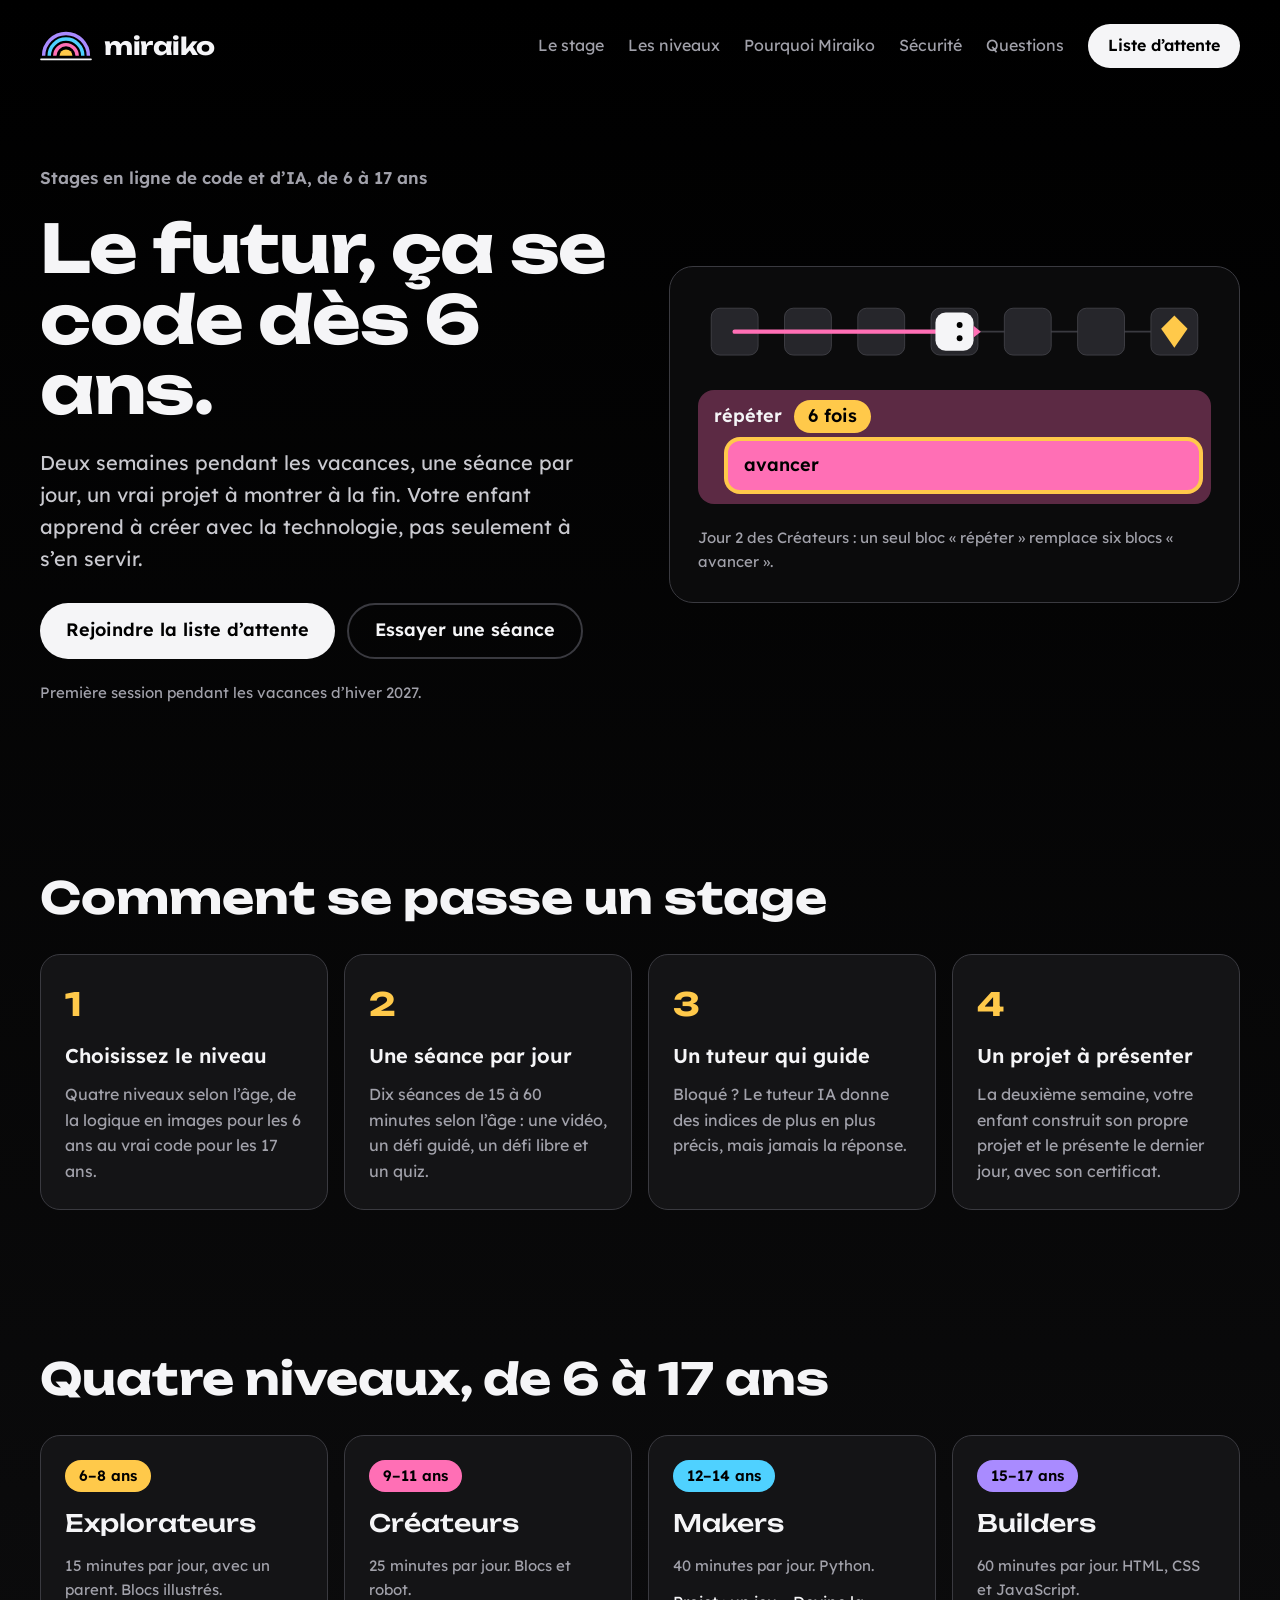
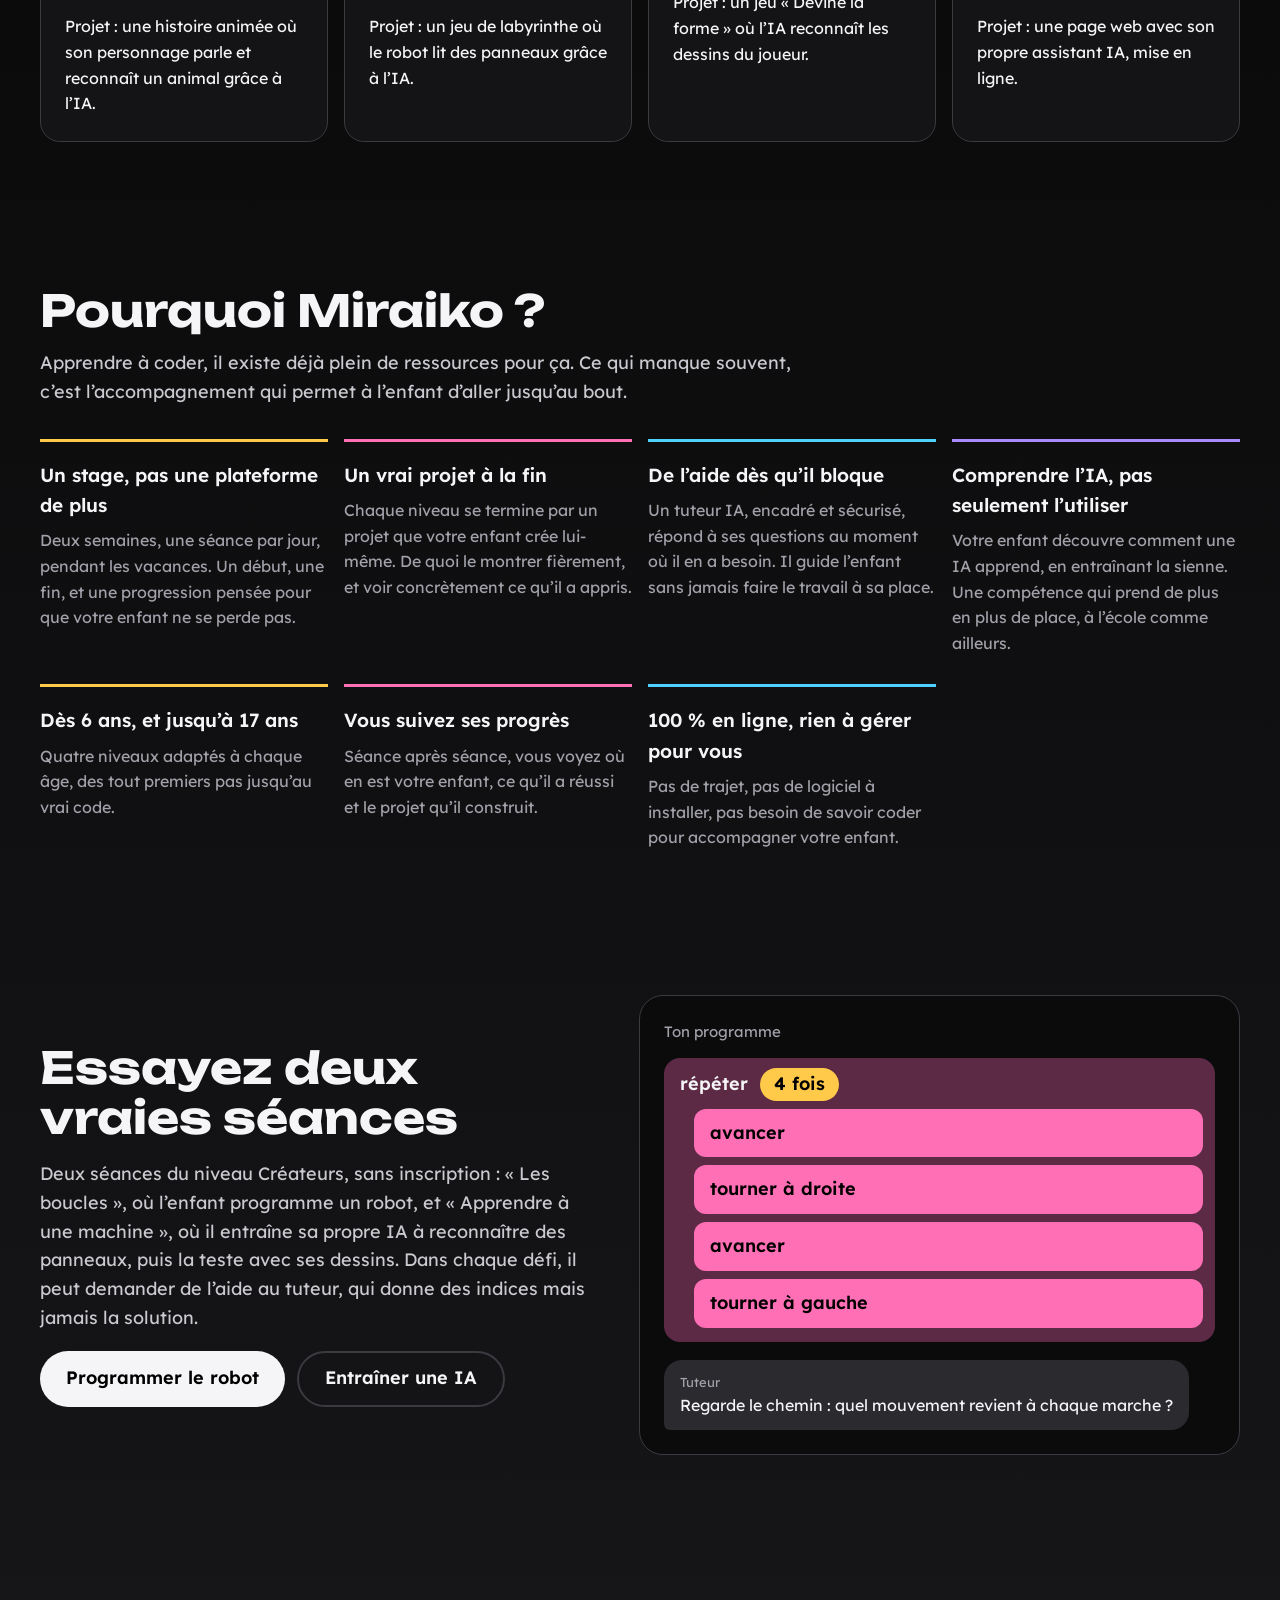
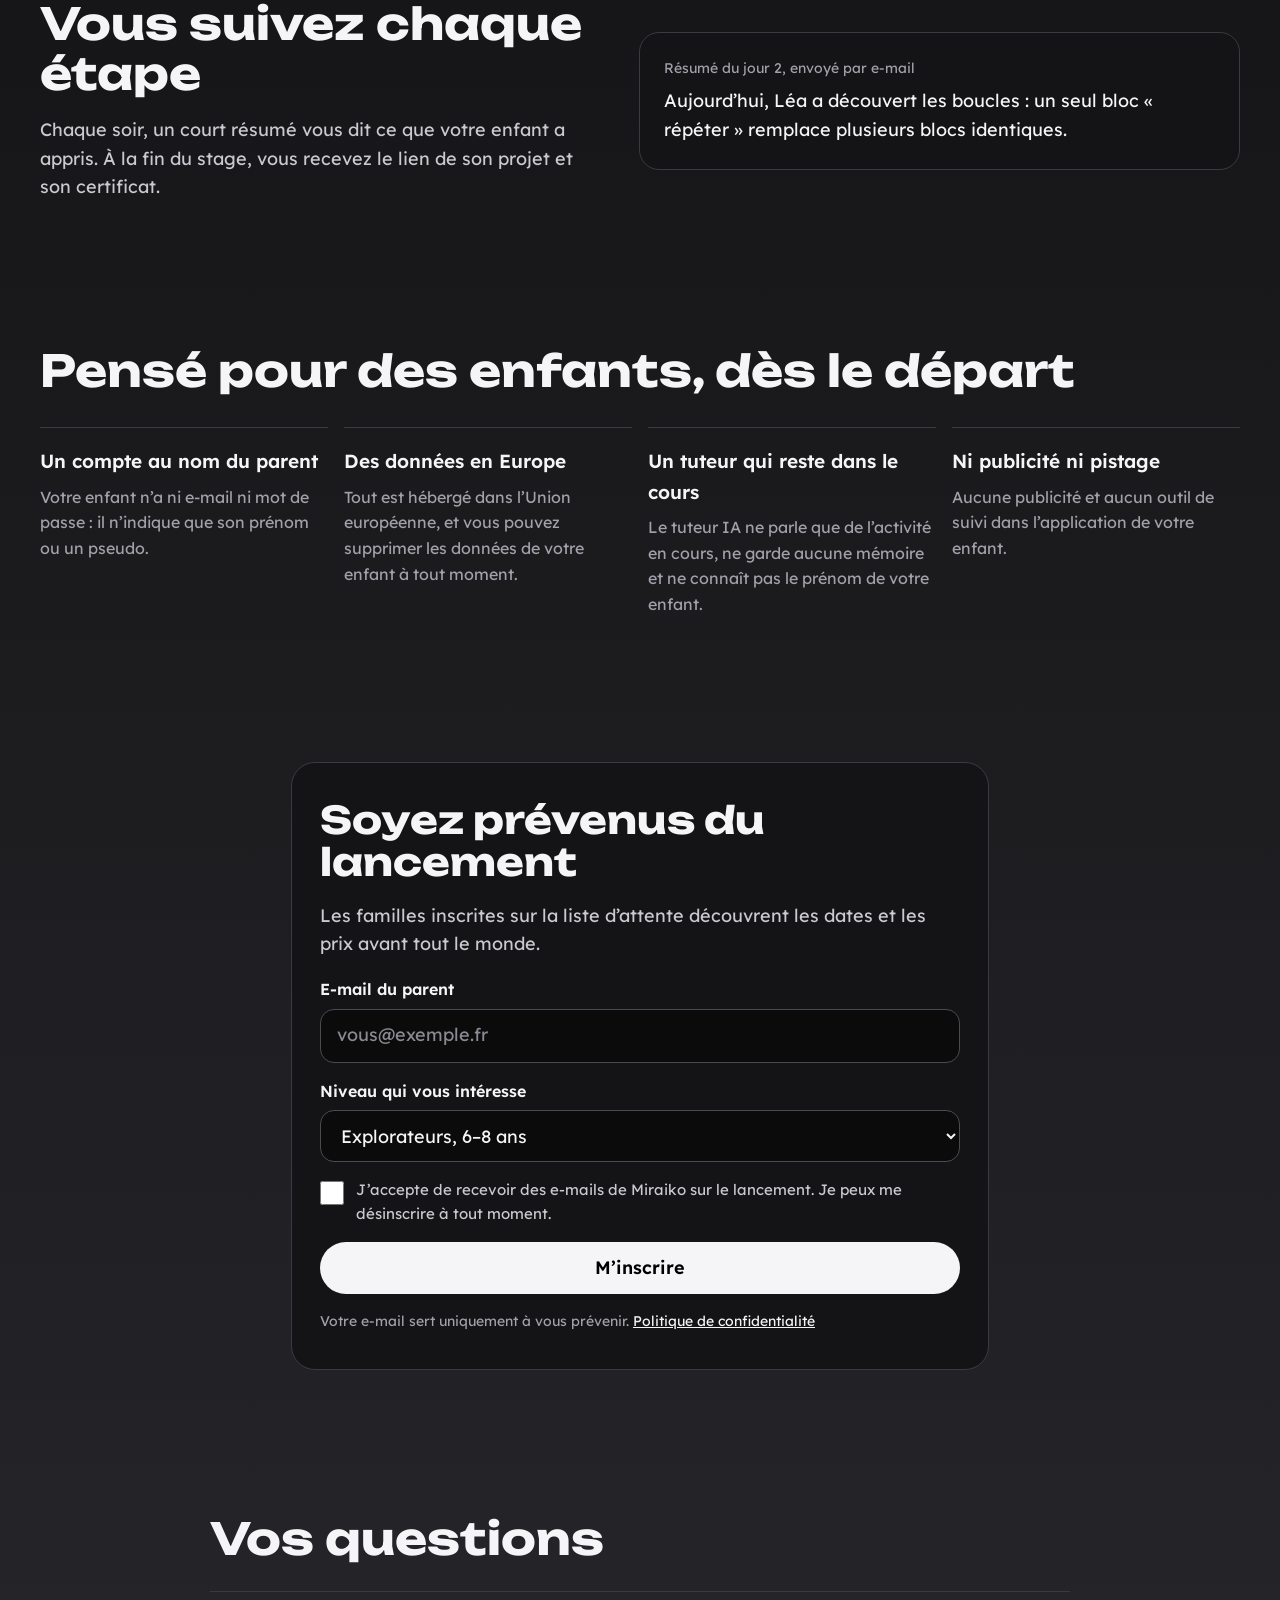
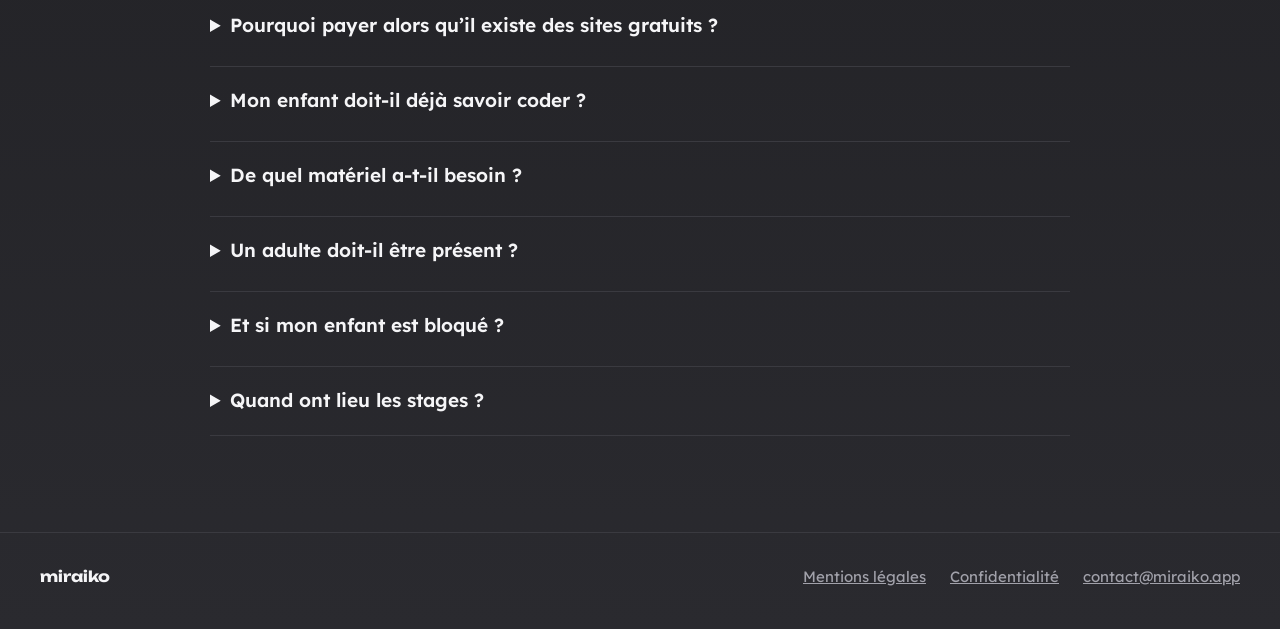
==== commit 2bc47437: "Ajoute la section « Pourquoi Miraiko ? » et la question sur les sites gratuits Co-Authored-By: Claud" ====
--- a/index.html
+++ b/index.html
@@ -33,6 +33,7 @@
 <nav aria-label="Navigation principale" style="display: flex; flex-wrap: wrap; align-items: center; gap: 8px 24px; font-size: 16px">
 <a href="#stage" style="text-decoration: none; color: #A1A1AA">Le stage</a>
 <a href="#niveaux" style="text-decoration: none; color: #A1A1AA">Les niveaux</a>
+<a href="#pourquoi" style="text-decoration: none; color: #A1A1AA">Pourquoi Miraiko</a>
 <a href="#securite" style="text-decoration: none; color: #A1A1AA">Sécurité</a>
 <a href="#faq" style="text-decoration: none; color: #A1A1AA">Questions</a>
 <a href="#liste" style="display: inline-flex; align-items: center; min-height: 44px; padding: 0 20px; border-radius: 999px; background: #F5F5F7; color: #000000; font-weight: 600; text-decoration: none">Liste d’attente</a>
@@ -120,6 +121,43 @@
 <p style="margin: 0; font-size: 15px; color: #A1A1AA">60 minutes par jour. HTML, CSS et JavaScript.</p>
 <p style="margin: 0; font-size: 16px">Projet : une page web avec son propre assistant IA, mise en ligne.</p>
 </article>
+</div>
+</section>
+
+<section id="pourquoi" style="max-width: 1200px; margin: 0 auto; padding: 72px 24px; display: flex; flex-direction: column; gap: 32px">
+<div style="display: flex; flex-direction: column; gap: 14px; max-width: 760px">
+<h2 style="margin: 0; font-family: 'Unbounded', 'Trebuchet MS', sans-serif; font-weight: 700; font-size: clamp(30px, 3.6vw, 44px); line-height: 1.12">Pourquoi Miraiko ?</h2>
+<p style="margin: 0; color: #C9C9CF">Apprendre à coder, il existe déjà plein de ressources pour ça. Ce qui manque souvent, c’est l’accompagnement qui permet à l’enfant d’aller jusqu’au bout.</p>
+</div>
+<div style="display: grid; grid-template-columns: repeat(auto-fit, minmax(250px, 1fr)); gap: 28px 16px">
+<div style="border-top: 3px solid #FFC94A; padding-top: 18px; display: flex; flex-direction: column; gap: 8px">
+<h3 style="margin: 0; font-size: 19px; font-weight: 600">Un stage, pas une plateforme de plus</h3>
+<p style="margin: 0; color: #A1A1AA; font-size: 16px">Deux semaines, une séance par jour, pendant les vacances. Un début, une fin, et une progression pensée pour que votre enfant ne se perde pas.</p>
+</div>
+<div style="border-top: 3px solid #FF6FB5; padding-top: 18px; display: flex; flex-direction: column; gap: 8px">
+<h3 style="margin: 0; font-size: 19px; font-weight: 600">Un vrai projet à la fin</h3>
+<p style="margin: 0; color: #A1A1AA; font-size: 16px">Chaque niveau se termine par un projet que votre enfant crée lui-même. De quoi le montrer fièrement, et voir concrètement ce qu’il a appris.</p>
+</div>
+<div style="border-top: 3px solid #4FD1FF; padding-top: 18px; display: flex; flex-direction: column; gap: 8px">
+<h3 style="margin: 0; font-size: 19px; font-weight: 600">De l’aide dès qu’il bloque</h3>
+<p style="margin: 0; color: #A1A1AA; font-size: 16px">Un tuteur IA, encadré et sécurisé, répond à ses questions au moment où il en a besoin. Il guide l’enfant sans jamais faire le travail à sa place.</p>
+</div>
+<div style="border-top: 3px solid #A98BFF; padding-top: 18px; display: flex; flex-direction: column; gap: 8px">
+<h3 style="margin: 0; font-size: 19px; font-weight: 600">Comprendre l’IA, pas seulement l’utiliser</h3>
+<p style="margin: 0; color: #A1A1AA; font-size: 16px">Votre enfant découvre comment une IA apprend, en entraînant la sienne. Une compétence qui prend de plus en plus de place, à l’école comme ailleurs.</p>
+</div>
+<div style="border-top: 3px solid #FFC94A; padding-top: 18px; display: flex; flex-direction: column; gap: 8px">
+<h3 style="margin: 0; font-size: 19px; font-weight: 600">Dès 6 ans, et jusqu’à 17 ans</h3>
+<p style="margin: 0; color: #A1A1AA; font-size: 16px">Quatre niveaux adaptés à chaque âge, des tout premiers pas jusqu’au vrai code.</p>
+</div>
+<div style="border-top: 3px solid #FF6FB5; padding-top: 18px; display: flex; flex-direction: column; gap: 8px">
+<h3 style="margin: 0; font-size: 19px; font-weight: 600">Vous suivez ses progrès</h3>
+<p style="margin: 0; color: #A1A1AA; font-size: 16px">Séance après séance, vous voyez où en est votre enfant, ce qu’il a réussi et le projet qu’il construit.</p>
+</div>
+<div style="border-top: 3px solid #4FD1FF; padding-top: 18px; display: flex; flex-direction: column; gap: 8px">
+<h3 style="margin: 0; font-size: 19px; font-weight: 600">100 % en ligne, rien à gérer pour vous</h3>
+<p style="margin: 0; color: #A1A1AA; font-size: 16px">Pas de trajet, pas de logiciel à installer, pas besoin de savoir coder pour accompagner votre enfant.</p>
+</div>
 </div>
 </section>
 
@@ -214,6 +252,10 @@
 <section id="faq" style="max-width: 860px; margin: 0 auto; padding: 72px 24px 96px; display: flex; flex-direction: column; gap: 20px">
 <h2 style="margin: 0 0 8px; font-family: 'Unbounded', 'Trebuchet MS', sans-serif; font-weight: 700; font-size: clamp(30px, 3.6vw, 44px); line-height: 1.12">Vos questions</h2>
 <details style="border-top: 1px solid #3A3A40; padding: 18px 0 4px">
+<summary style="font-weight: 600; font-size: 19px; min-height: 32px">Pourquoi payer alors qu’il existe des sites gratuits ?</summary>
+<p style="margin: 10px 0 0; color: #A1A1AA">Les ressources gratuites sont excellentes, et nous les recommandons pour continuer après le stage ! Elles sont surtout pensées pour la classe, avec un enseignant qui guide les élèves. Miraiko apporte ce cadre à la maison : un programme fini, de l’aide à chaque blocage et un projet abouti.</p>
+</details>
+<details style="border-top: 1px solid #3A3A40; padding: 18px 0 4px">
 <summary style="font-weight: 600; font-size: 19px; min-height: 32px">Mon enfant doit-il déjà savoir coder ?</summary>
 <p style="margin: 10px 0 0; color: #A1A1AA">Non. Chaque niveau part de zéro et avance pas à pas, au rythme de l’enfant.</p>
 </details>
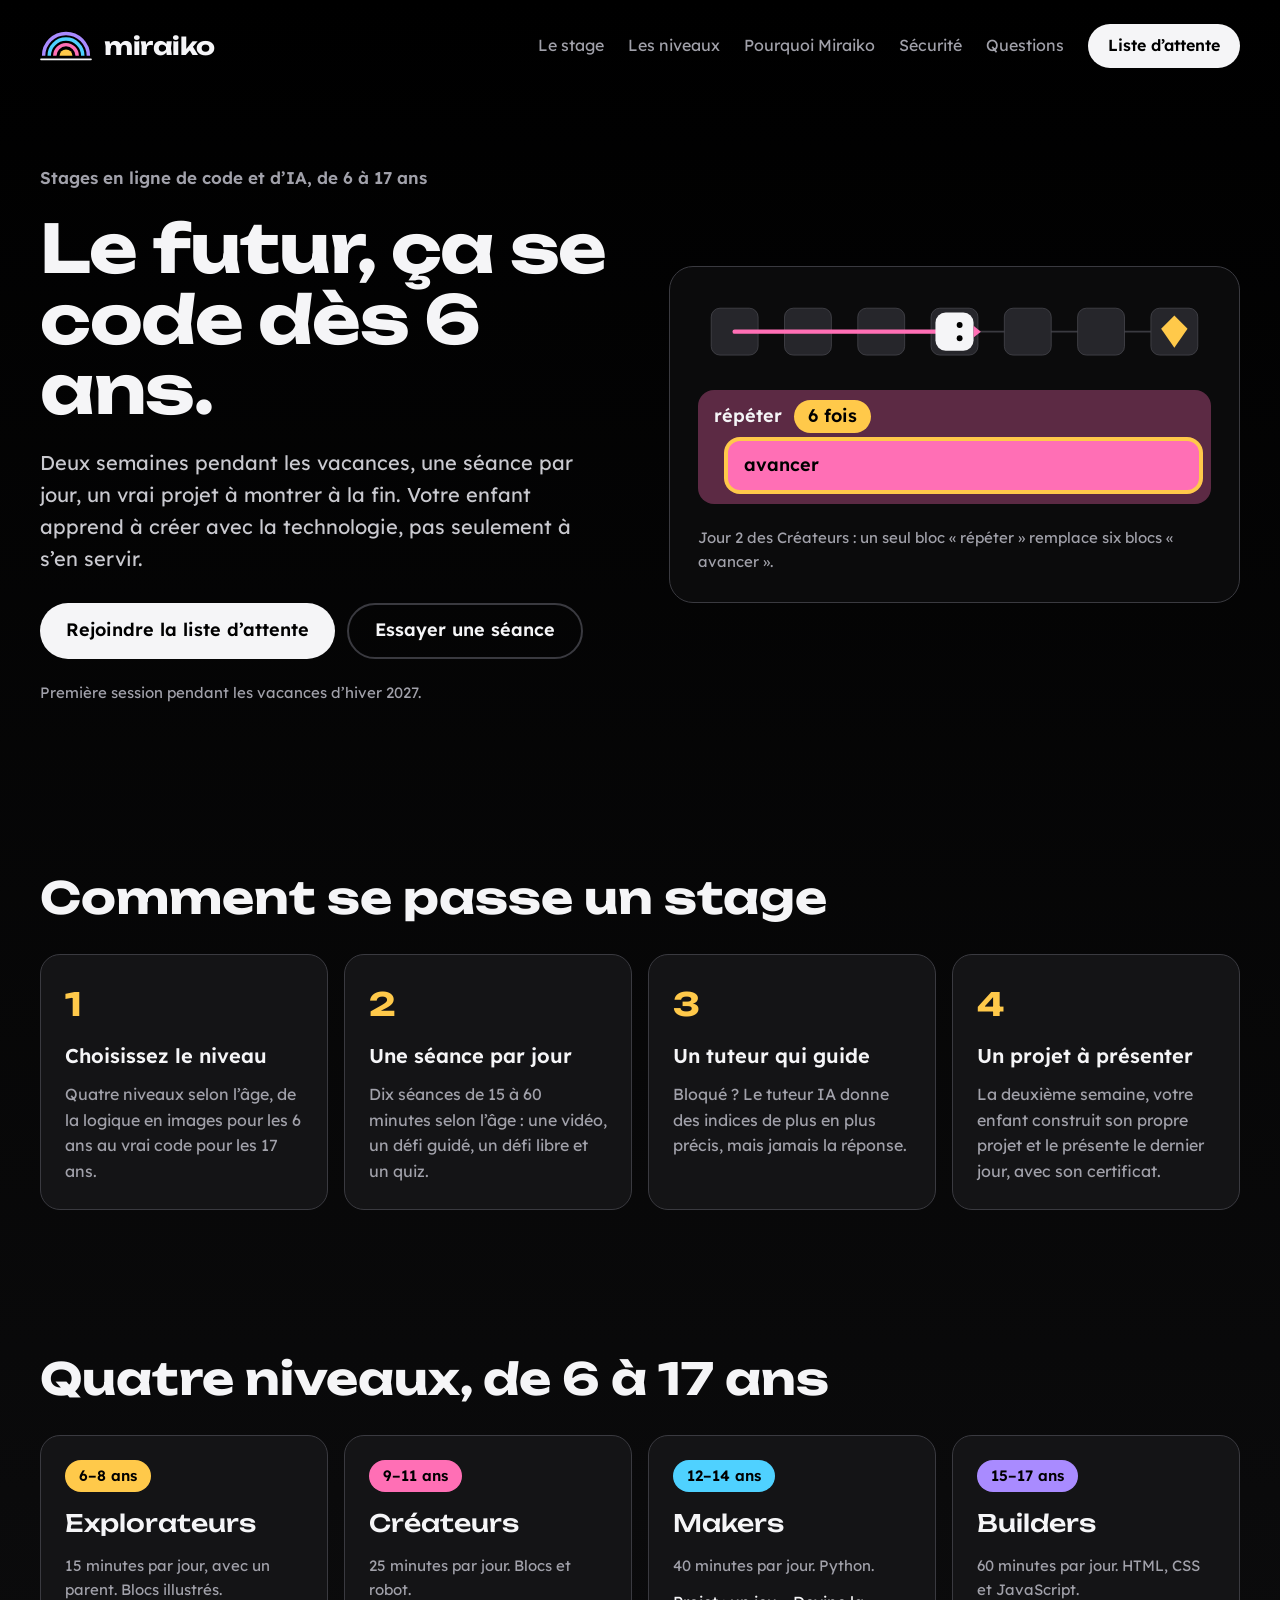
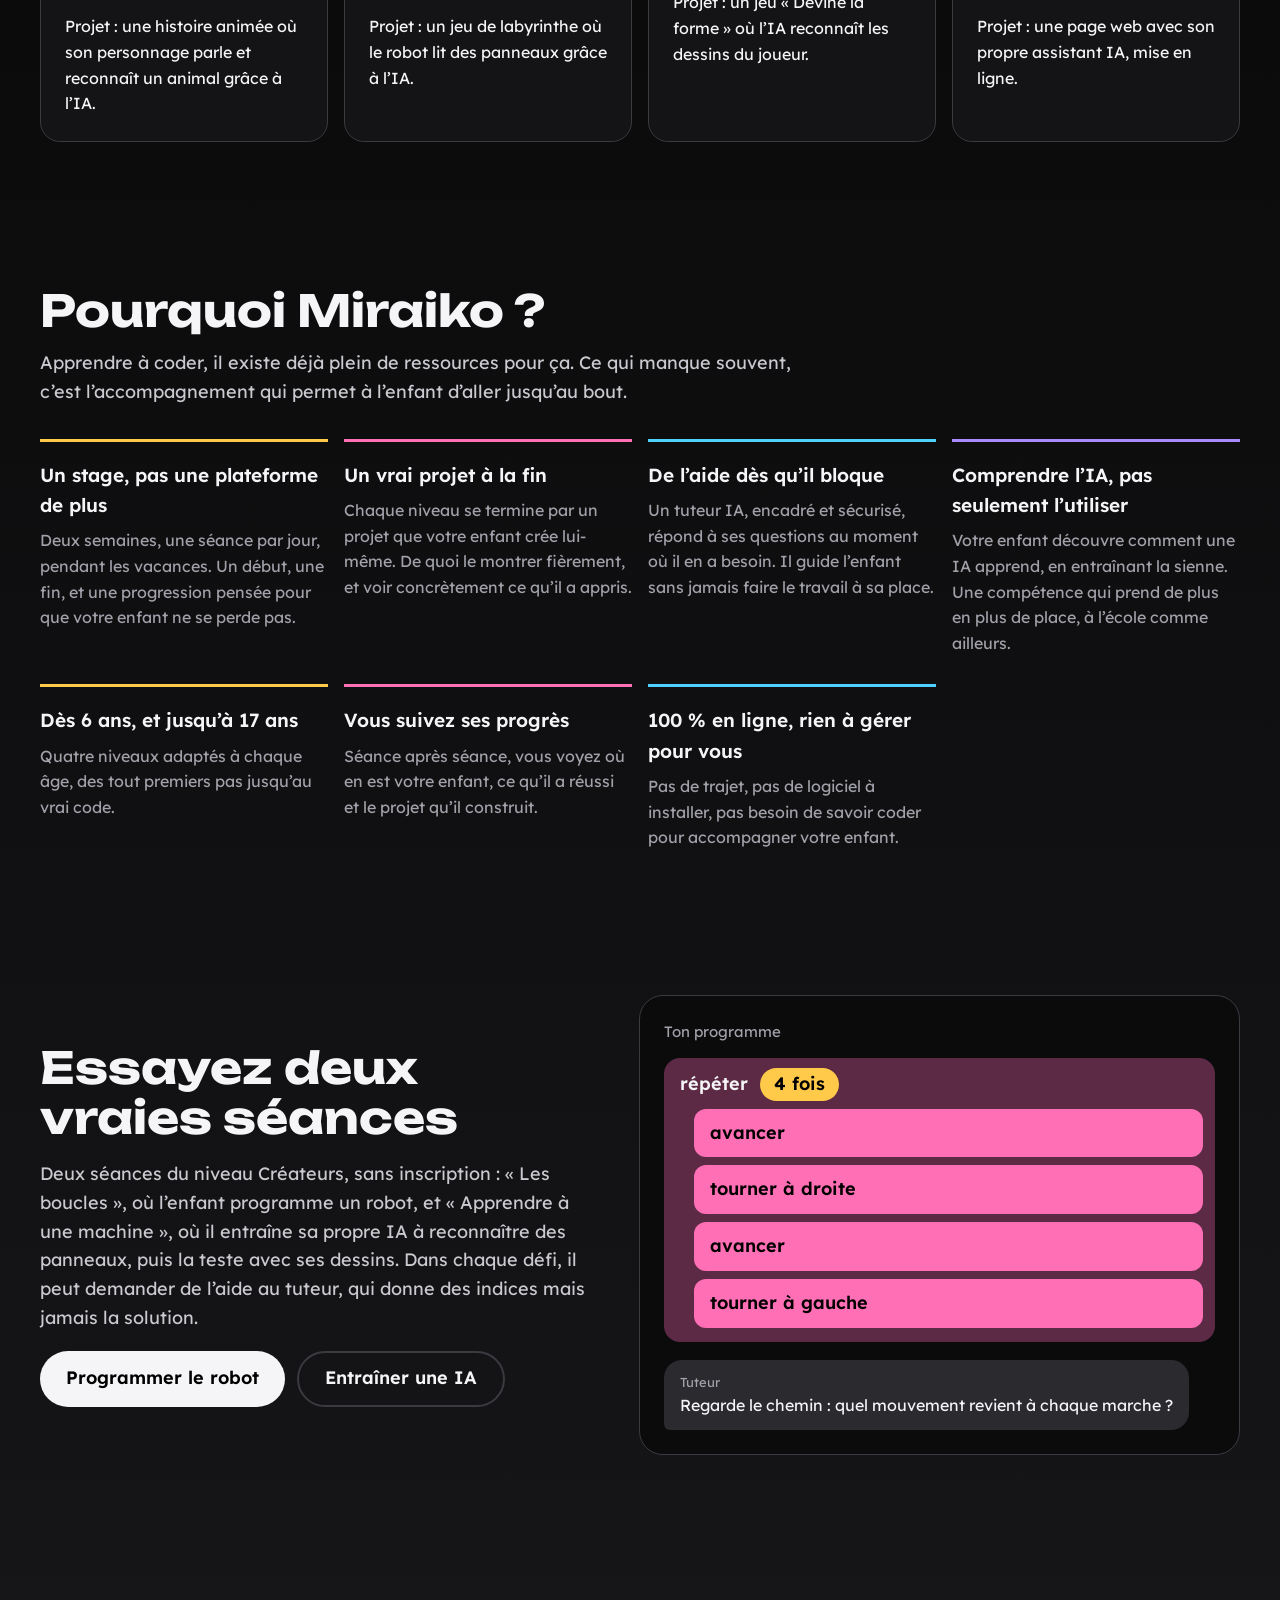
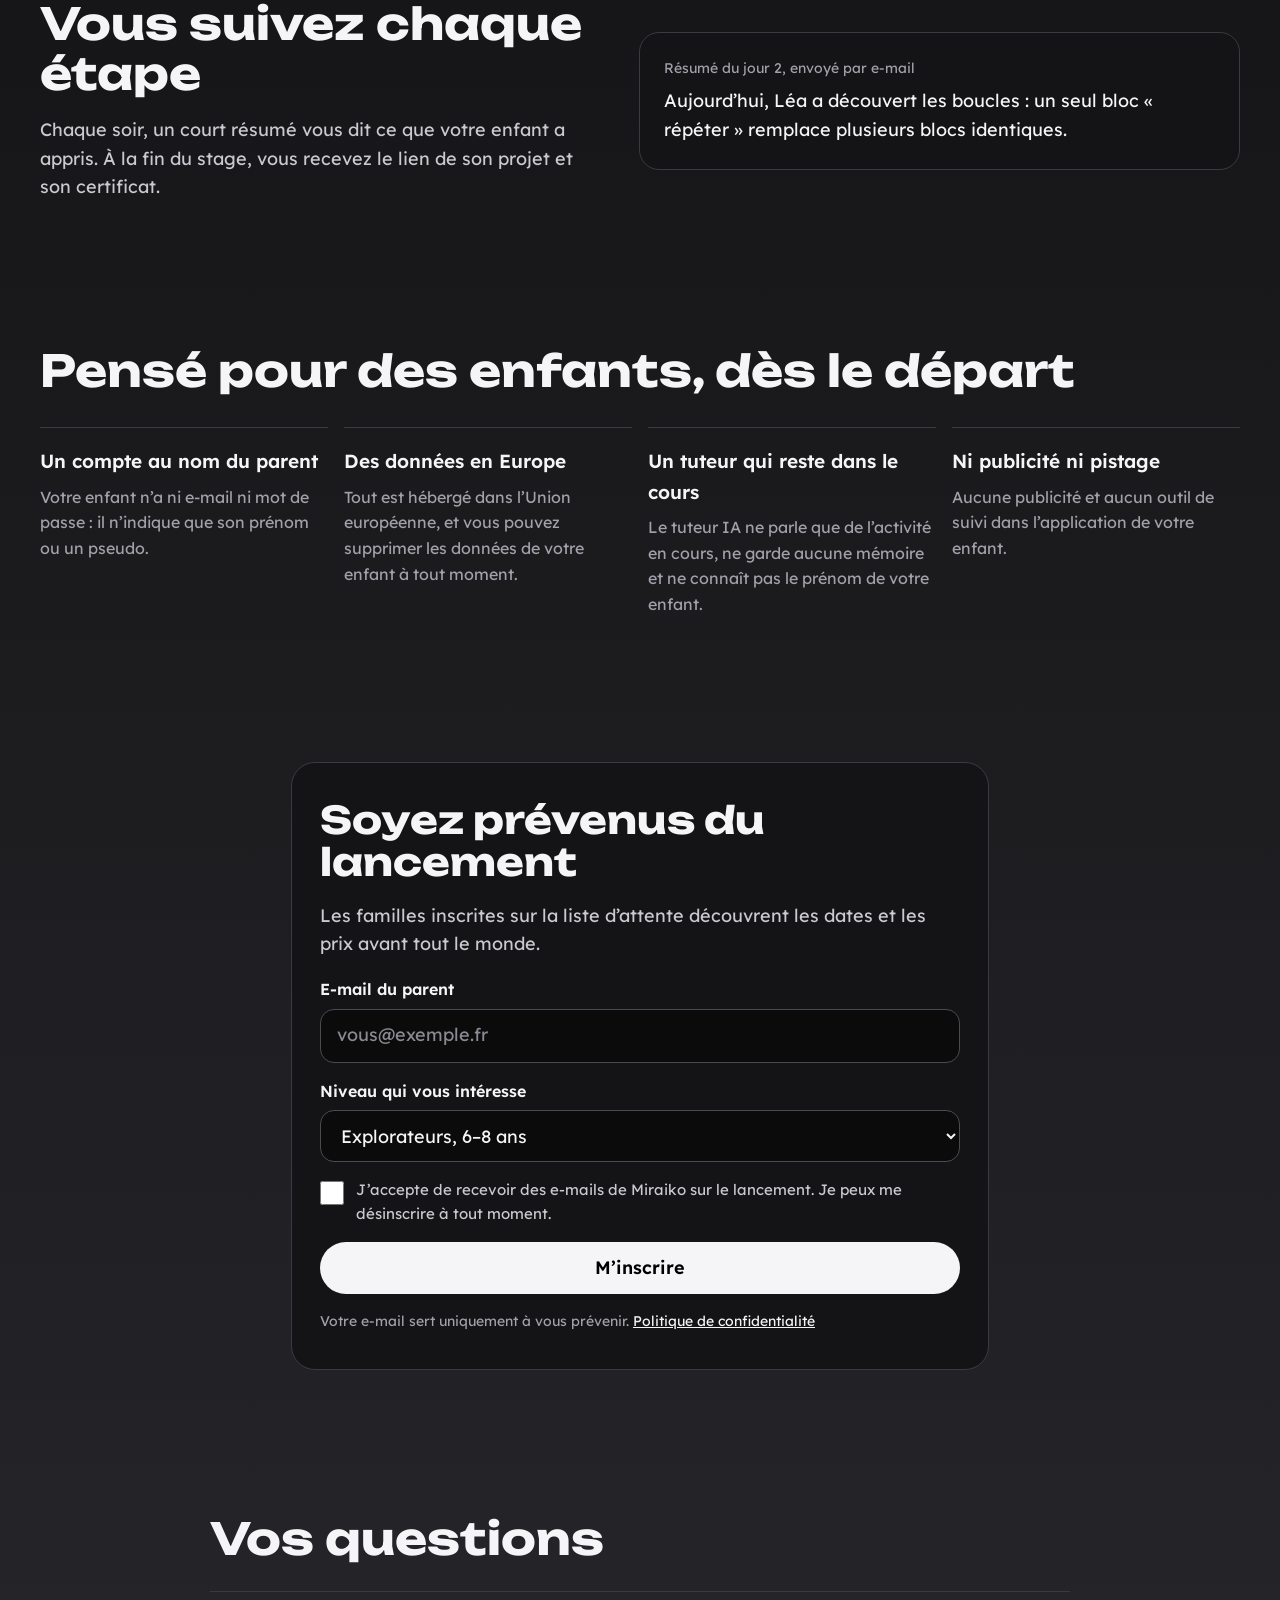
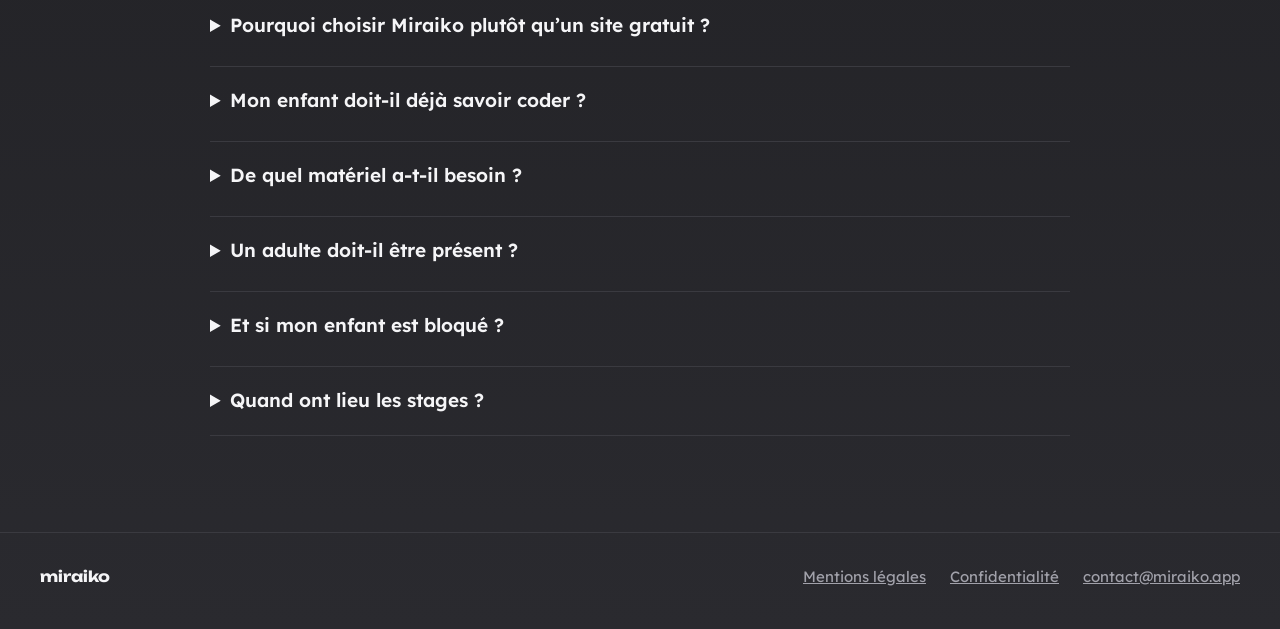
==== commit d9b6cd9f: "Reformule la question sur les sites gratuits Co-Authored-By: Claude Opus 5.5 <noreply@anthropic.com>" ====
--- a/index.html
+++ b/index.html
@@ -252,7 +252,7 @@
 <section id="faq" style="max-width: 860px; margin: 0 auto; padding: 72px 24px 96px; display: flex; flex-direction: column; gap: 20px">
 <h2 style="margin: 0 0 8px; font-family: 'Unbounded', 'Trebuchet MS', sans-serif; font-weight: 700; font-size: clamp(30px, 3.6vw, 44px); line-height: 1.12">Vos questions</h2>
 <details style="border-top: 1px solid #3A3A40; padding: 18px 0 4px">
-<summary style="font-weight: 600; font-size: 19px; min-height: 32px">Pourquoi payer alors qu’il existe des sites gratuits ?</summary>
+<summary style="font-weight: 600; font-size: 19px; min-height: 32px">Pourquoi choisir Miraiko plutôt qu’un site gratuit ?</summary>
 <p style="margin: 10px 0 0; color: #A1A1AA">Les ressources gratuites sont excellentes, et nous les recommandons pour continuer après le stage ! Elles sont surtout pensées pour la classe, avec un enseignant qui guide les élèves. Miraiko apporte ce cadre à la maison : un programme fini, de l’aide à chaque blocage et un projet abouti.</p>
 </details>
 <details style="border-top: 1px solid #3A3A40; padding: 18px 0 4px">
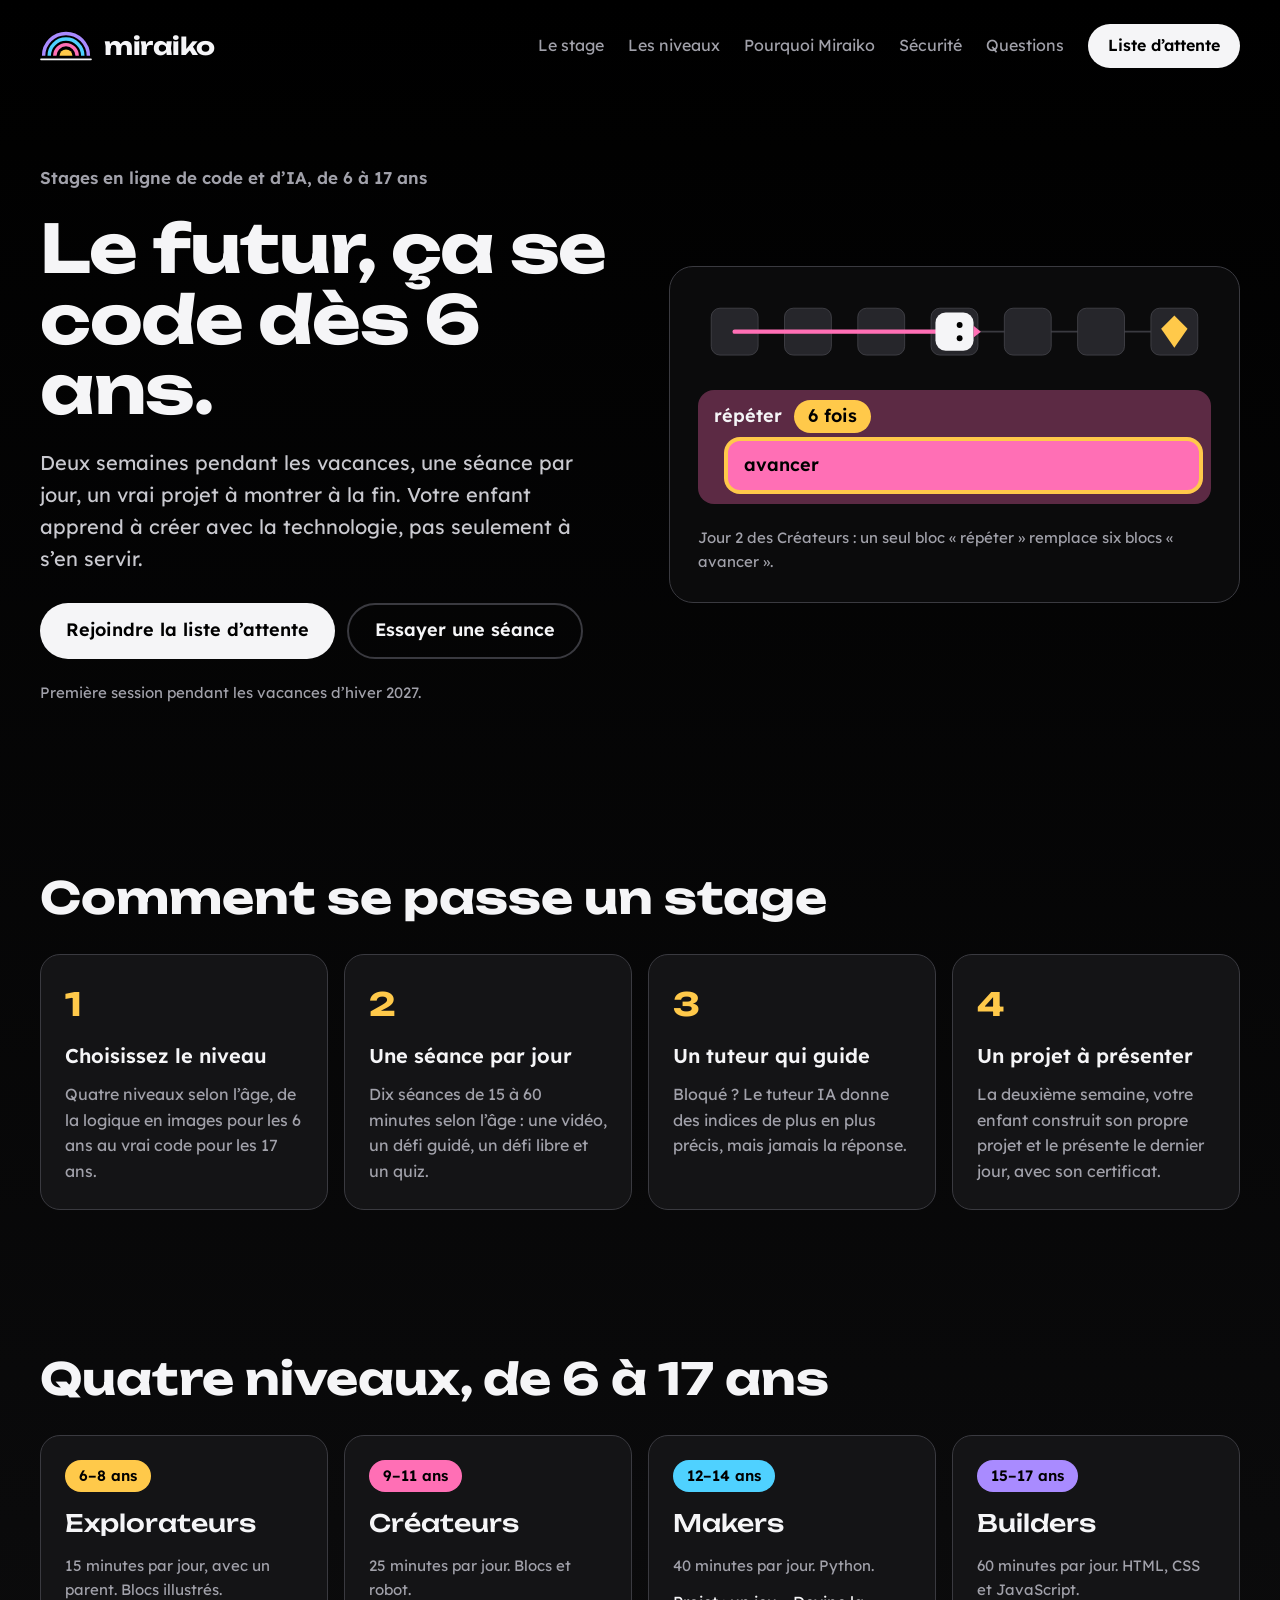
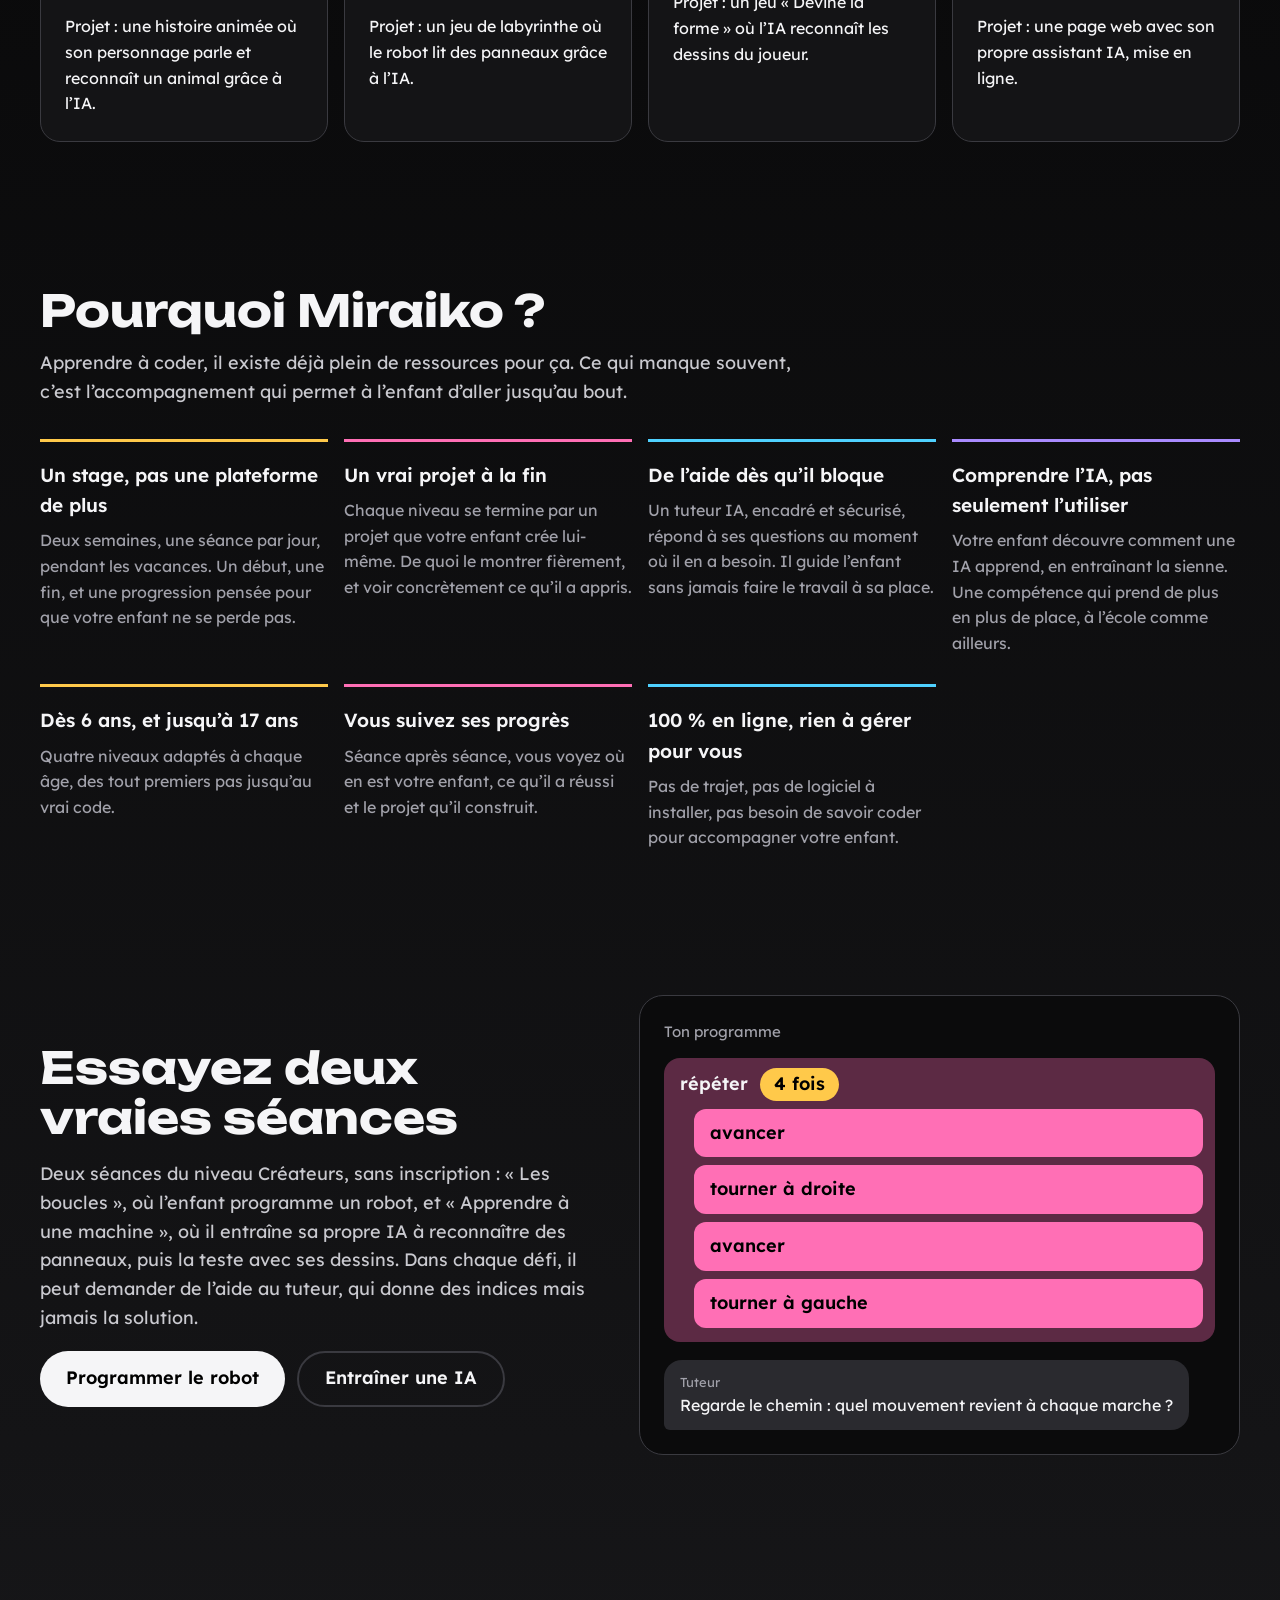
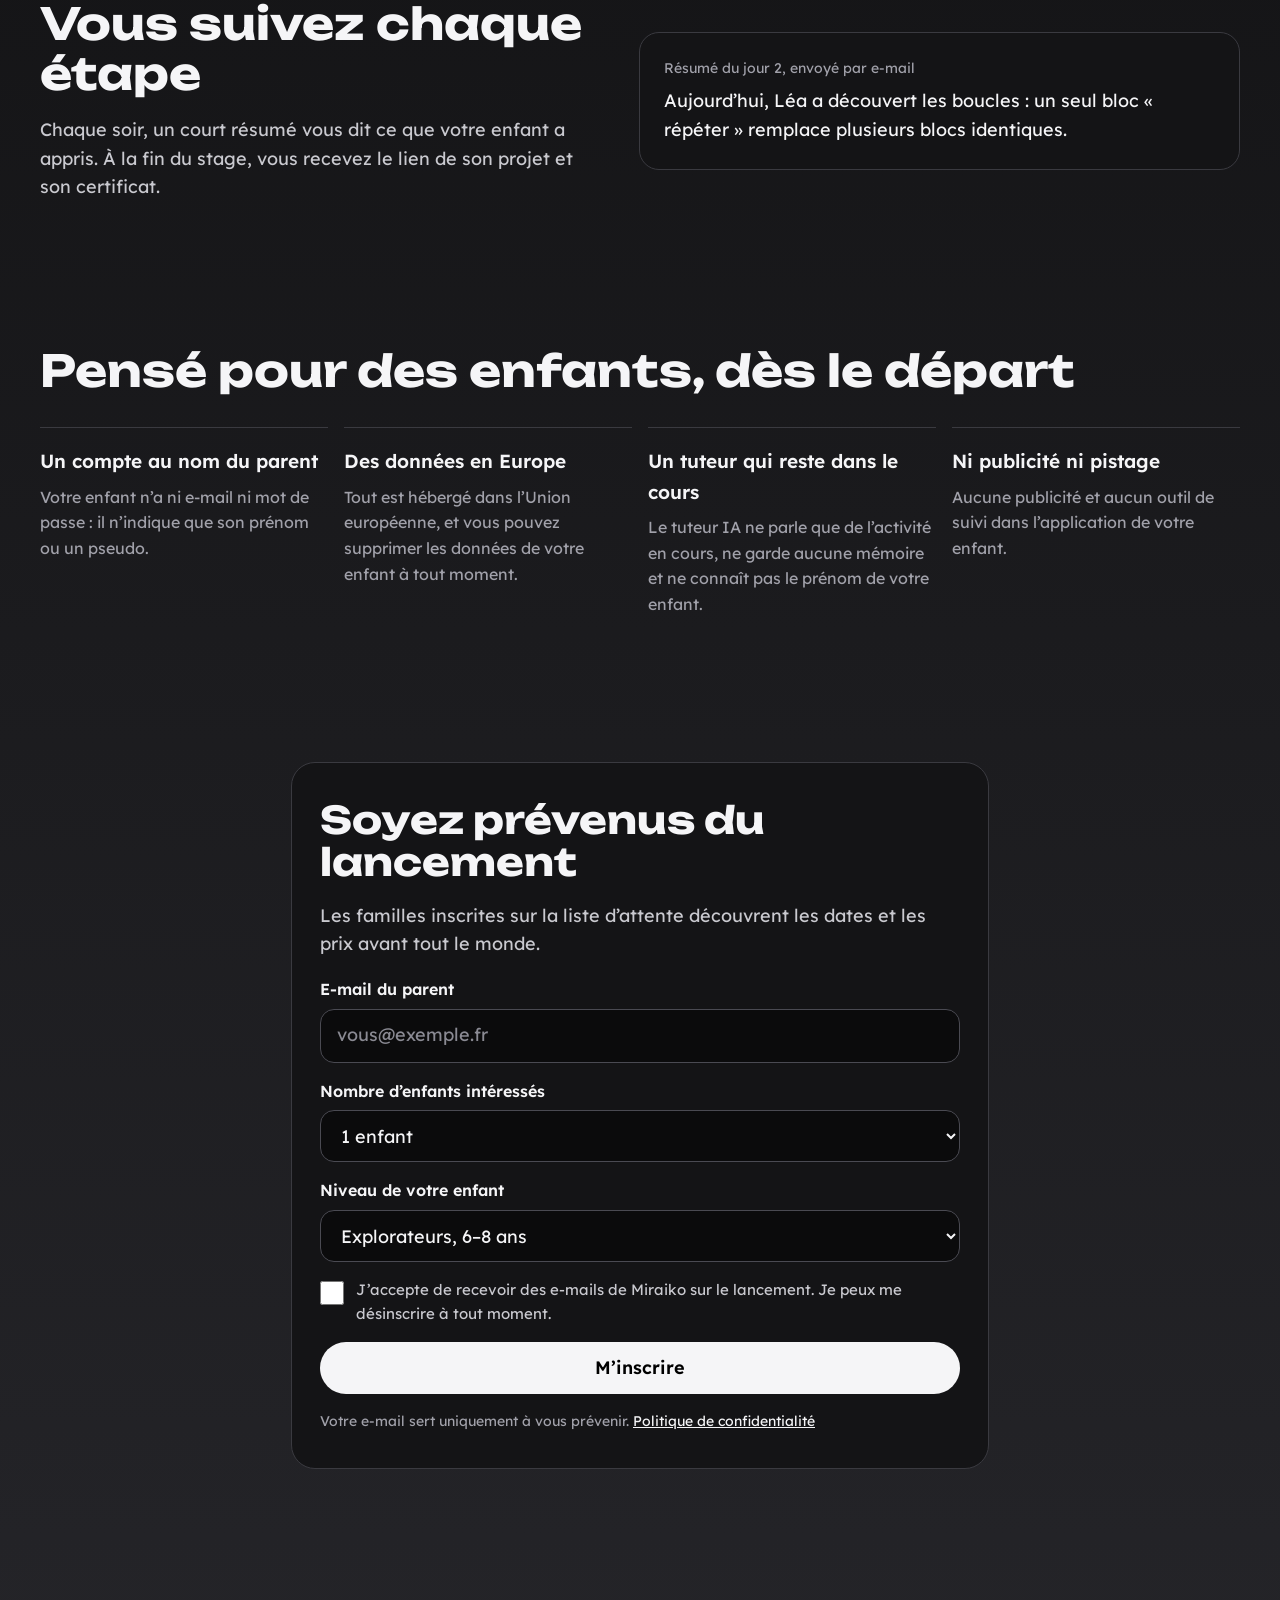
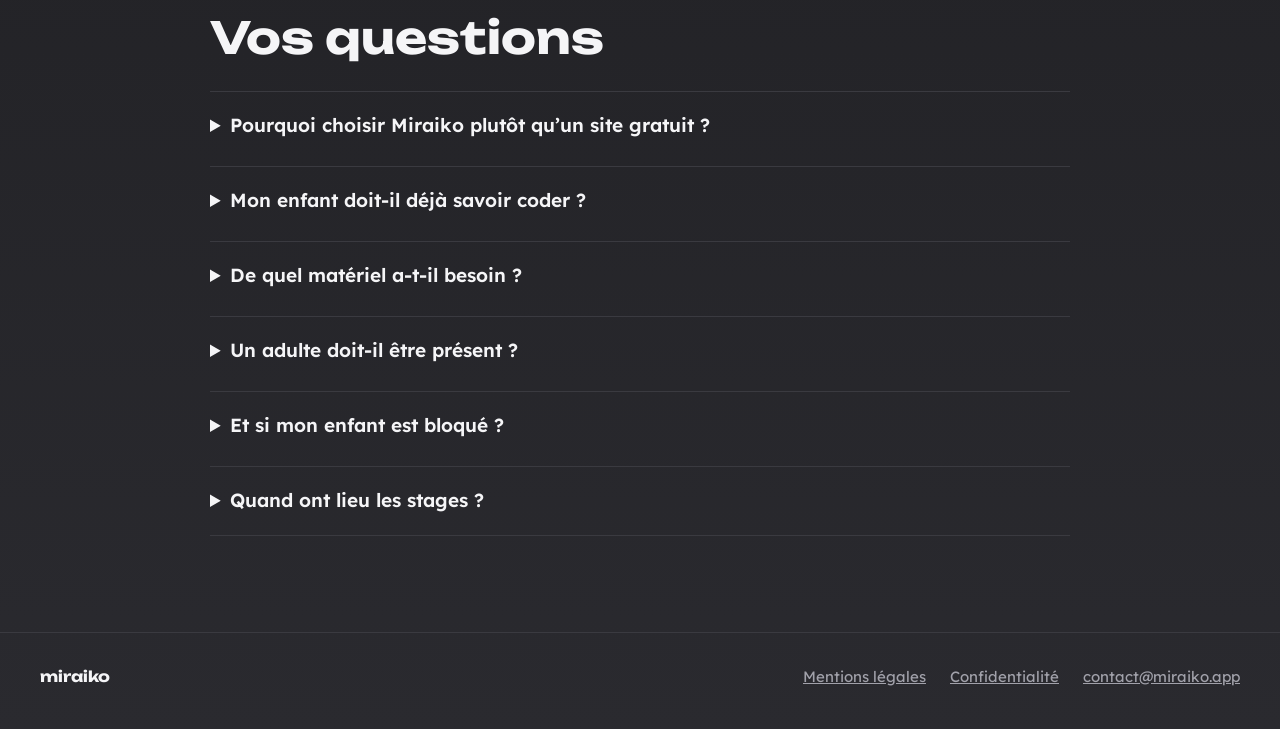
==== commit 15e3b22f: "Liste d’attente : nombre d’enfants et un niveau par enfant Co-Authored-By: Claude Opus 5.5 <noreply@" ====
--- a/index.html
+++ b/index.html
@@ -230,14 +230,25 @@
 <input id="email" name="EMAIL" type="email" required placeholder="vous@exemple.fr" autocomplete="email" style="min-height: 52px; padding: 0 16px; border-radius: 14px; border: 1px solid #4A4A52; background: #0B0B0C; color: #F5F5F7; font: inherit">
 </div>
 <div style="display: flex; flex-direction: column; gap: 6px">
-<label for="niveau" style="font-weight: 600; font-size: 16px">Niveau qui vous intéresse</label>
-<select id="niveau" name="NIVEAU" style="min-height: 52px; padding: 0 16px; border-radius: 14px; border: 1px solid #4A4A52; background: #0B0B0C; color: #F5F5F7; font: inherit">
+<label for="nb-enfants" style="font-weight: 600; font-size: 16px">Nombre d’enfants intéressés</label>
+<select id="nb-enfants" style="min-height: 52px; padding: 0 16px; border-radius: 14px; border: 1px solid #4A4A52; background: #0B0B0C; color: #F5F5F7; font: inherit">
+<option value="1">1 enfant</option>
+<option value="2">2 enfants</option>
+<option value="3">3 enfants</option>
+<option value="4">4 enfants</option>
+</select>
+</div>
+<div id="niveaux-enfants" style="display: flex; flex-direction: column; gap: 16px">
+<div class="niveau-enfant" style="display: flex; flex-direction: column; gap: 6px">
+<label for="niveau-1" style="font-weight: 600; font-size: 16px">Niveau de votre enfant</label>
+<select id="niveau-1" name="NIVEAU" style="min-height: 52px; padding: 0 16px; border-radius: 14px; border: 1px solid #4A4A52; background: #0B0B0C; color: #F5F5F7; font: inherit">
 <option>Explorateurs, 6–8 ans</option>
 <option>Créateurs, 9–11 ans</option>
 <option>Makers, 12–14 ans</option>
 <option>Builders, 15–17 ans</option>
 <option>Je ne sais pas encore</option>
 </select>
+</div>
 </div>
 <div style="display: flex; align-items: flex-start; gap: 12px">
 <input id="accord" name="OPT_IN" value="1" type="checkbox" required style="width: 24px; height: 24px; margin: 3px 0 0; flex: none; accent-color: #F5F5F7">
@@ -290,5 +301,50 @@
 </footer>
 
 </div>
+<script>
+// Liste d’attente : un niveau par enfant. Brevo reçoit un seul champ NIVEAU,
+// par exemple « Créateurs, 9–11 ans ; Makers, 12–14 ans ». Sans JavaScript,
+// le formulaire envoie simplement le niveau du premier enfant.
+(function () {
+  var form = document.querySelector('#liste form');
+  if (!form) return;
+  var nb = document.getElementById('nb-enfants');
+  var zone = document.getElementById('niveaux-enfants');
+  var modele = zone.querySelector('.niveau-enfant');
+  var premier = modele.querySelector('select');
+  premier.removeAttribute('name');
+  var champ = document.createElement('input');
+  champ.type = 'hidden';
+  champ.name = 'NIVEAU';
+  form.appendChild(champ);
+
+  function afficher() {
+    var n = parseInt(nb.value, 10);
+    var blocs = zone.querySelectorAll('.niveau-enfant');
+    for (var k = blocs.length; k < n; k++) {
+      var copie = modele.cloneNode(true);
+      var sel = copie.querySelector('select');
+      sel.id = 'niveau-' + (k + 1);
+      sel.selectedIndex = 0;
+      copie.querySelector('label').htmlFor = sel.id;
+      zone.appendChild(copie);
+    }
+    blocs = zone.querySelectorAll('.niveau-enfant');
+    for (var m = blocs.length - 1; m >= n; m--) zone.removeChild(blocs[m]);
+    blocs = zone.querySelectorAll('.niveau-enfant');
+    for (var q = 0; q < blocs.length; q++) {
+      blocs[q].querySelector('label').textContent =
+        n === 1 ? 'Niveau de votre enfant' : 'Niveau de l’enfant ' + (q + 1);
+    }
+  }
+  nb.addEventListener('change', afficher);
+  form.addEventListener('submit', function () {
+    var valeurs = [];
+    zone.querySelectorAll('select').forEach(function (s) { valeurs.push(s.value); });
+    champ.value = valeurs.join(' ; ');
+  });
+  afficher();
+})();
+</script>
 </body>
 </html>
